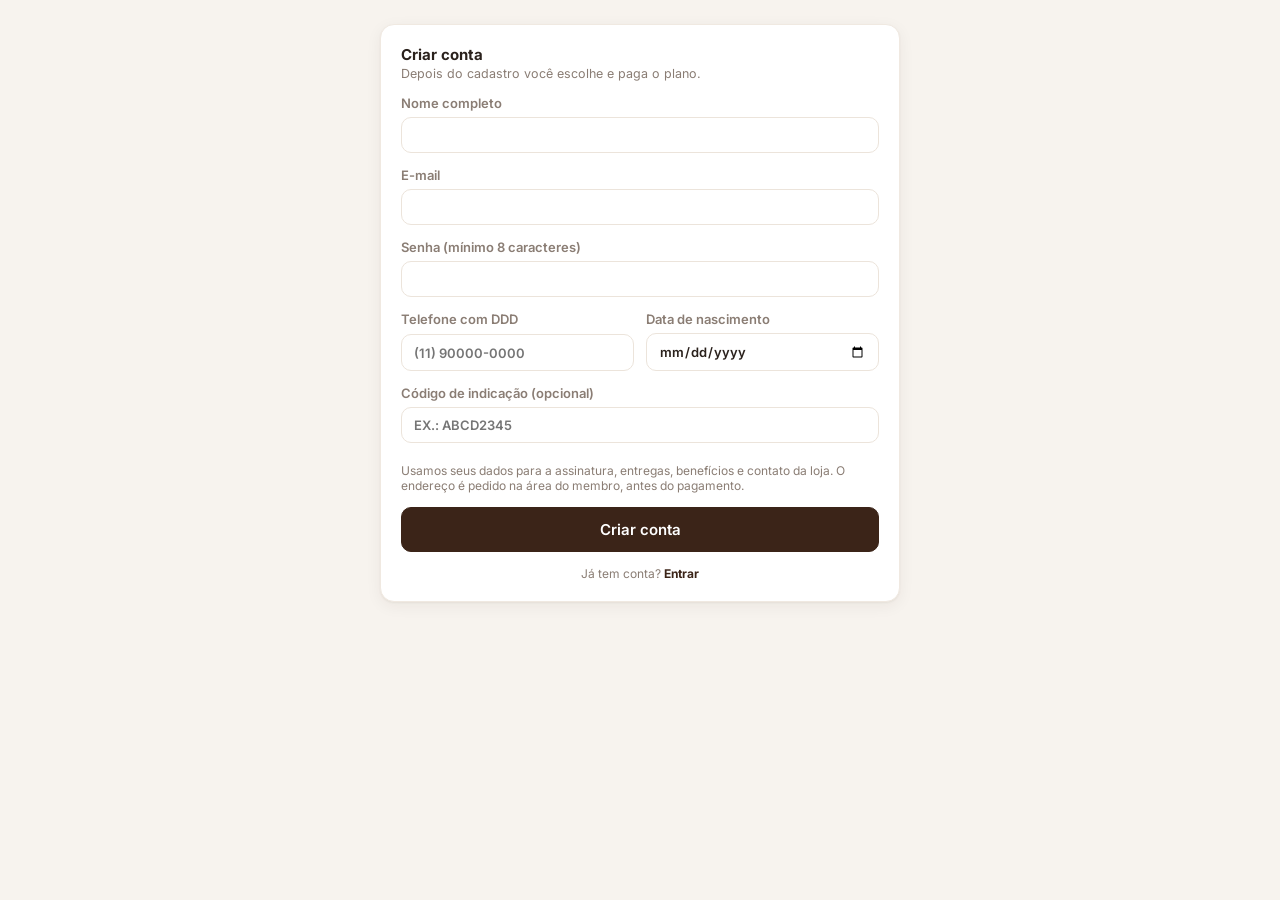
==== cadastro/index.html @ b0d42f05 "Clube HA Gourmet: assinaturas Stripe (R$ 49,90 e R$ 97,00), Supabase com RLS, carteira de creditos, " ====
<!DOCTYPE html>
<html lang="pt-BR">
<head>
  <meta charset="UTF-8" />
  <meta name="viewport" content="width=device-width, initial-scale=1.0, viewport-fit=cover" />
  <title>HA Gourmet · Cadastro</title>
  <meta name="theme-color" content="#3b2418" />
  <meta name="robots" content="noindex" />
  <link rel="icon" href="../icons/icon-192.png" />
  <link rel="preconnect" href="https://fonts.googleapis.com" />
  <link href="https://fonts.googleapis.com/css2?family=Inter:wght@400;500;600;700;800&display=swap" rel="stylesheet" />
  <link rel="stylesheet" href="../styles.css" />
  <link rel="stylesheet" href="../clube/clube.css" />
</head>
<body class="clube">
  <div id="topo"></div>
  <main class="cl-wrap estreito">
    <div class="card">
      <div class="card-head"><div><h3>Criar conta</h3><div class="sub" id="planoEscolhido">Depois do cadastro você escolhe e paga o plano.</div></div></div>
      <form class="form" id="form" novalidate>
        <label>Nome completo<input name="nome" autocomplete="name" required maxlength="120" /></label>
        <label>E-mail<input name="email" type="email" autocomplete="email" required /></label>
        <label>Senha (mínimo 8 caracteres)<input name="senha" type="password" autocomplete="new-password" minlength="8" required /></label>
        <div class="linha">
          <label>Telefone com DDD<input name="telefone" type="tel" autocomplete="tel" placeholder="(11) 90000-0000" required /></label>
          <label>Data de nascimento<input name="nascimento" type="date" required /></label>
        </div>
        <label>Código de indicação (opcional)
          <input name="ref" maxlength="8" autocomplete="off" style="text-transform:uppercase" placeholder="Ex.: ABCD2345" />
          <span class="hint" id="refInfo"></span>
        </label>
        <p class="hint" style="margin:0">Usamos seus dados para a assinatura, entregas, benefícios e contato da loja. O endereço é pedido na área do membro, antes do pagamento.</p>
        <div class="aviso erro" id="erro" hidden></div>
        <button class="btn btn-primary" type="submit" style="justify-content:center;padding:12px">Criar conta</button>
        <p class="hint" style="text-align:center;margin:0">Já tem conta? <a class="link" href="../membros/">Entrar</a></p>
      </form>
      <div id="concluido" hidden></div>
    </div>
  </main>

  <script>window.HAG_BASE = "../";</script>
  <script src="../config.js"></script>
  <script type="module">
    import { esc, guardarRefDaUrl, mensagem, PLANOS, rpc, sb, sessaoAtual, topo, urlSite } from "../clube/clube.js";

    document.getElementById("topo").innerHTML = topo("cadastro");
    const params = new URLSearchParams(location.search);
    const plano = PLANOS[params.get("plano")] ? params.get("plano") : null;
    if (plano) document.getElementById("planoEscolhido").textContent = `Plano escolhido: ${PLANOS[plano].nome}. O pagamento vem depois do cadastro.`;
    const destino = urlSite(`membros/${plano ? `?plano=${plano}` : ""}`);

    if (await sessaoAtual()) {
      document.getElementById("form").hidden = true;
      document.getElementById("concluido").hidden = false;
      document.getElementById("concluido").innerHTML = `<div class="aviso">Você já está conectado. A indicação só pode ser informada na criação da conta.</div>
        <p><a class="btn btn-primary" href="${esc(destino)}">Ir para a área do membro</a></p>`;
    }

    const form = document.getElementById("form");
    const refInfo = document.getElementById("refInfo");
    const refDoLink = guardarRefDaUrl();
    if (refDoLink) {
      form.ref.value = refDoLink;
      refInfo.textContent = "Código do link de indicação. Você pode corrigir antes de concluir.";
    }
    let refValidado = null;

    async function validarRef() {
      const codigo = form.ref.value.trim().toUpperCase();
      refValidado = null;
      if (!codigo) { refInfo.textContent = ""; return true; }
      try {
        const r = await rpc("clube_validar_codigo", { p_codigo: codigo });
        if (r.valido) {
          refValidado = r.codigo;
          refInfo.innerHTML = '<span class="pos">Código válido.</span>';
          return true;
        }
        refInfo.innerHTML = `<span class="erro-campo">Código não encontrado.</span> <a class="link" href="#" id="semRef">Continuar sem indicação</a>`;
        document.getElementById("semRef").onclick = (e) => { e.preventDefault(); form.ref.value = ""; refInfo.textContent = ""; };
        return false;
      } catch (e) {
        refInfo.innerHTML = `<span class="erro-campo">${esc(mensagem(e))}</span>`;
        return false;
      }
    }
    form.ref.addEventListener("change", validarRef);

    form.addEventListener("submit", async (e) => {
      e.preventDefault();
      const erro = document.getElementById("erro");
      erro.hidden = true;
      const v = Object.fromEntries(new FormData(form));
      const telefone = v.telefone.replace(/\D/g, "");
      const falhas = [];
      if (v.nome.trim().length < 2) falhas.push("nome");
      if (!/^\S+@\S+\.\S+$/.test(v.email)) falhas.push("e-mail");
      if (v.senha.length < 8) falhas.push("senha (mínimo 8 caracteres)");
      if (!/^[0-9]{10,13}$/.test(telefone)) falhas.push("telefone");
      if (!v.nascimento || v.nascimento > new Date().toISOString().slice(0, 10)) falhas.push("data de nascimento");
      if (falhas.length) { erro.textContent = `Confira: ${falhas.join(", ")}.`; erro.hidden = false; return; }
      if (!(await validarRef())) { erro.textContent = "Corrija o código de indicação ou continue sem indicação."; erro.hidden = false; return; }

      const botao = form.querySelector("button");
      botao.disabled = true;
      const { data, error } = await sb.auth.signUp({
        email: v.email.trim(),
        password: v.senha,
        options: {
          emailRedirectTo: destino,
          data: {
            nome: v.nome.trim(),
            telefone,
            nascimento: v.nascimento,
            ref: refValidado ?? "",
            ref_origem: refValidado && refValidado === refDoLink ? "link" : "manual",
          },
        },
      });
      botao.disabled = false;
      if (error) {
        erro.textContent = /rate|limit/i.test(error.message) ? mensagem("limite_excedido") : "Não foi possível criar a conta. Confira os dados ou tente entrar.";
        erro.hidden = false;
        return;
      }
      sessionStorage.removeItem("hag_ref");
      if (data.session) { location.href = destino; return; }
      form.hidden = true;
      const ok = document.getElementById("concluido");
      ok.hidden = false;
      ok.innerHTML = `<div class="aviso ok"><b>Quase lá!</b> Enviamos um link de confirmação para ${esc(v.email)}. Depois de confirmar, entre na área do membro para completar o endereço e assinar.</div>`;
    });
  </script>
</body>
</html>
---- styles.css ----
:root {
  --choc: #3b2418;
  --choc-2: #5a3826;
  --gold: #c8963e;
  --gold-soft: #f6ead3;
  --bg: #f7f3ee;
  --card: #ffffff;
  --text: #2a211c;
  --muted: #8a7d74;
  --line: #ece4db;
  --green: #2f9e6b;
  --green-soft: #e3f4ec;
  --yellow: #c98a12;
  --yellow-soft: #fbf0d9;
  --red: #d24b4b;
  --red-soft: #fbe5e5;
  --blue: #3c78c8;
  --radius: 14px;
  --shadow: 0 1px 2px rgba(59, 36, 24, .05), 0 4px 16px rgba(59, 36, 24, .06);
}

* { box-sizing: border-box; }
html, body { margin: 0; height: 100%; }
body {
  font-family: "Inter", system-ui, -apple-system, "Segoe UI", sans-serif;
  background: var(--bg);
  color: var(--text);
  font-size: 14px;
  -webkit-font-smoothing: antialiased;
}

.app { display: flex; min-height: 100vh; }

/* Sidebar */
.sidebar {
  width: 240px;
  background: var(--choc);
  color: #f3e9df;
  display: flex;
  flex-direction: column;
  position: fixed;
  inset: 0 auto 0 0;
  z-index: 30;
  transition: transform .2s ease;
}
.brand { display: flex; align-items: center; gap: 12px; padding: 22px 20px 18px; }
.brand-logo {
  width: 40px; height: 40px; border-radius: 12px;
  background: linear-gradient(135deg, var(--gold), #e7c27a);
  color: var(--choc); font-weight: 800; display: grid; place-items: center; font-size: 15px;
}
.brand-name { font-weight: 700; font-size: 16px; }
.brand-sub { font-size: 11.5px; color: #c9b5a5; }

.nav { padding: 8px 10px; flex: 1; overflow-y: auto; }
.nav-section { font-size: 10.5px; letter-spacing: .08em; text-transform: uppercase; color: #a8907e; padding: 14px 12px 6px; }
.nav a {
  display: flex; align-items: center; gap: 11px;
  padding: 10px 12px; border-radius: 10px;
  color: #eadbcd; text-decoration: none; font-weight: 500; cursor: pointer;
  margin-bottom: 2px;
}
.nav a svg { width: 18px; height: 18px; flex-shrink: 0; opacity: .85; }
.nav a:hover { background: rgba(255, 255, 255, .06); }
.nav a.active { background: var(--gold); color: var(--choc); font-weight: 600; }
.nav a.active svg { opacity: 1; }

.sidebar-foot { padding: 14px 16px 18px; border-top: 1px solid rgba(255, 255, 255, .08); display: grid; gap: 6px; }
.sidebar-foot button {
  background: rgba(255, 255, 255, .06); color: #eadbcd; border: 0; border-radius: 8px;
  padding: 8px 10px; text-align: left; cursor: pointer; font: inherit; font-size: 12.5px;
}
.sidebar-foot button:hover { background: rgba(255, 255, 255, .12); }

/* Main */
.main { flex: 1; margin-left: 240px; min-width: 0; }
.topbar {
  position: sticky; top: 0; z-index: 20;
  background: rgba(247, 243, 238, .9); backdrop-filter: blur(8px);
  display: flex; align-items: center; justify-content: space-between; gap: 16px;
  padding: 18px 32px; border-bottom: 1px solid var(--line);
}
.topbar h1 { font-size: 21px; margin: 0; font-weight: 700; }
.topbar p { margin: 2px 0 0; color: var(--muted); font-size: 13px; }
.topbar-actions { display: flex; gap: 10px; align-items: center; flex-wrap: wrap; }
.menu-btn { display: none; background: none; border: 0; cursor: pointer; padding: 6px; }

.content { padding: 24px 32px 48px; max-width: 1400px; }

/* Buttons & inputs */
.btn {
  display: inline-flex; align-items: center; gap: 8px;
  border: 1px solid var(--line); background: #fff; color: var(--text);
  padding: 9px 14px; border-radius: 10px; font: inherit; font-weight: 600; cursor: pointer;
}
.btn:hover { border-color: #d8ccc0; }
.btn svg { width: 16px; height: 16px; }
.btn-primary { background: var(--choc); border-color: var(--choc); color: #fff; }
.btn-primary:hover { background: var(--choc-2); border-color: var(--choc-2); }
.btn-ghost { background: transparent; border-color: transparent; color: var(--muted); padding: 6px 8px; }
.btn-ghost:hover { background: #f1ebe4; color: var(--text); }
.btn-danger { color: var(--red); }
.btn-sm { padding: 6px 10px; font-size: 12.5px; }

input, select {
  font: inherit; color: var(--text);
  border: 1px solid var(--line); background: #fff; border-radius: 10px; padding: 9px 12px;
  outline: none; width: 100%;
}
input:focus, select:focus { border-color: var(--gold); box-shadow: 0 0 0 3px rgba(200, 150, 62, .15); }
select.inline, input.inline { width: auto; }

.search { position: relative; }
.search input { padding-left: 36px; min-width: 240px; }
.search svg { position: absolute; left: 11px; top: 50%; transform: translateY(-50%); width: 16px; color: var(--muted); }

/* Cards */
.card {
  background: var(--card); border-radius: var(--radius); box-shadow: var(--shadow);
  border: 1px solid #f0e9e1; padding: 20px;
}
.card-head { display: flex; align-items: center; justify-content: space-between; gap: 12px; margin-bottom: 14px; }
.card-head h3 { margin: 0; font-size: 15px; font-weight: 700; }
.card-head .sub { color: var(--muted); font-size: 12.5px; margin-top: 2px; }

.grid { display: grid; gap: 18px; }
/* Sem isto, uma tabela larga estica o cartão inteiro em vez de rolar dentro dele */
.grid > * { min-width: 0; }
.g-4 { grid-template-columns: repeat(4, minmax(0, 1fr)); }
.g-3 { grid-template-columns: repeat(3, minmax(0, 1fr)); }
.g-2 { grid-template-columns: repeat(2, minmax(0, 1fr)); }
.g-21 { grid-template-columns: minmax(0, 2fr) minmax(0, 1fr); }
.mt { margin-top: 18px; }

/* KPI */
.kpi { display: flex; flex-direction: column; gap: 6px; position: relative; overflow: hidden; }
.kpi-label { color: var(--muted); font-size: 12.5px; font-weight: 500; display: flex; align-items: center; gap: 8px; }
.kpi-value { font-size: 25px; font-weight: 750; letter-spacing: -.02em; }
.kpi-foot { font-size: 12px; color: var(--muted); }
.kpi-icon {
  width: 30px; height: 30px; border-radius: 9px; display: grid; place-items: center;
  background: var(--gold-soft); color: var(--choc);
}
.kpi-icon svg { width: 16px; height: 16px; }

/* Badges */
.badge { display: inline-flex; align-items: center; gap: 5px; padding: 3px 9px; border-radius: 999px; font-size: 12px; font-weight: 600; white-space: nowrap; }
.b-green { background: var(--green-soft); color: var(--green); }
.b-yellow { background: var(--yellow-soft); color: var(--yellow); }
.b-red { background: var(--red-soft); color: var(--red); }
.b-gray { background: #f1ece6; color: var(--muted); }
.b-gold { background: var(--gold-soft); color: #8a6220; }

.pos { color: var(--green); }
.neg { color: var(--red); }

/* Tables */
.table-wrap { overflow-x: auto; margin: 0 -20px -20px; }
table { width: 100%; border-collapse: collapse; }
th, td { padding: 11px 14px; text-align: left; border-bottom: 1px solid var(--line); white-space: nowrap; }
th { font-size: 11.5px; text-transform: uppercase; letter-spacing: .05em; color: var(--muted); font-weight: 600; background: #fbf8f4; }
th:first-child, td:first-child { padding-left: 20px; }
th:last-child, td:last-child { padding-right: 20px; }
td.num, th.num { text-align: right; font-variant-numeric: tabular-nums; }
tbody tr:hover { background: #fcfaf7; }
tfoot td { font-weight: 700; background: #fbf8f4; border-bottom: 0; }
.row-actions { display: flex; gap: 2px; justify-content: flex-end; opacity: .55; }
tr:hover .row-actions { opacity: 1; }

/* Tabs */
.tabs { display: inline-flex; background: #efe8e0; padding: 4px; border-radius: 12px; gap: 2px; flex-wrap: wrap; }
.tabs button {
  border: 0; background: transparent; padding: 8px 14px; border-radius: 9px;
  font: inherit; font-weight: 600; color: var(--muted); cursor: pointer;
}
.tabs button.active { background: #fff; color: var(--text); box-shadow: 0 1px 3px rgba(0, 0, 0, .08); }

.toolbar { display: flex; justify-content: space-between; align-items: center; gap: 12px; margin-bottom: 18px; flex-wrap: wrap; }

/* Alerts */
.alert-list { display: grid; gap: 10px; }
.alert { display: flex; gap: 12px; padding: 12px 14px; border-radius: 12px; align-items: flex-start; }
.alert svg { width: 18px; height: 18px; flex-shrink: 0; margin-top: 1px; }
.alert b { display: block; margin-bottom: 2px; }
.alert span { color: var(--muted); font-size: 12.5px; }
.alert.red { background: var(--red-soft); color: var(--red); }
.alert.yellow { background: var(--yellow-soft); color: var(--yellow); }
.alert.green { background: var(--green-soft); color: var(--green); }
.alert b { color: var(--text); }

/* Product cards */
.prod {
  border: 1px solid var(--line); border-radius: 12px; padding: 16px; background: #fff;
  display: flex; flex-direction: column; gap: 12px;
}
.prod-top { display: flex; justify-content: space-between; align-items: flex-start; gap: 8px; }
.prod h4 { margin: 0; font-size: 14.5px; }
.prod-stats { display: grid; grid-template-columns: repeat(3, 1fr); gap: 8px; }
.stat { background: #faf7f3; border-radius: 9px; padding: 8px 10px; }
.stat small { display: block; color: var(--muted); font-size: 11px; margin-bottom: 2px; }
.stat strong { font-size: 14px; font-variant-numeric: tabular-nums; }
.price-row { display: flex; align-items: center; gap: 8px; }
.price-row label { font-size: 12px; color: var(--muted); white-space: nowrap; }
.price-row input { padding: 7px 10px; font-weight: 700; }
.meter { height: 7px; background: #f0e9e1; border-radius: 99px; overflow: hidden; position: relative; }
.meter > i { display: block; height: 100%; border-radius: 99px; }
.meter .band { position: absolute; top: 0; bottom: 0; background: rgba(47, 158, 107, .18); }
.hint { font-size: 12px; color: var(--muted); }

/* Recipe */
.recipe-ings { list-style: none; padding: 0; margin: 0; }
.recipe-ings li { display: flex; justify-content: space-between; padding: 7px 0; border-bottom: 1px dashed var(--line); font-size: 13px; }
.recipe-ings li span:nth-child(2) { color: var(--muted); margin-left: auto; margin-right: 14px; }
.recipe-total { display: flex; justify-content: space-between; padding-top: 10px; font-weight: 700; }

.chip-row { display: flex; gap: 6px; flex-wrap: wrap; }

/* Modal */
.modal-bg {
  position: fixed; inset: 0; background: rgba(30, 18, 12, .45); z-index: 100;
  display: grid; place-items: center; padding: 20px; animation: fade .15s ease;
}
.modal {
  background: #fff; border-radius: 18px; width: 100%; max-width: 560px; max-height: 90vh; overflow-y: auto;
  box-shadow: 0 20px 60px rgba(0, 0, 0, .25);
}
.modal-head { padding: 20px 24px 6px; display: flex; justify-content: space-between; align-items: center; }
.modal-head h3 { margin: 0; font-size: 17px; }
.modal-body { padding: 14px 24px; display: grid; grid-template-columns: 1fr 1fr; gap: 14px; }
.modal-body .full { grid-column: 1 / -1; }
.modal-body label { display: grid; gap: 6px; font-size: 12.5px; color: var(--muted); font-weight: 600; }
.modal-foot { padding: 14px 24px 22px; display: flex; justify-content: flex-end; gap: 10px; }
.modal-preview { grid-column: 1 / -1; background: var(--gold-soft); border-radius: 12px; padding: 12px 14px; display: flex; justify-content: space-between; font-weight: 600; }

.toast {
  position: fixed; bottom: 24px; left: 50%; transform: translateX(-50%);
  background: var(--choc); color: #fff; padding: 11px 18px; border-radius: 12px; z-index: 200;
  box-shadow: 0 10px 30px rgba(0, 0, 0, .2); font-weight: 600; animation: fade .2s ease;
}
@keyframes fade { from { opacity: 0; } to { opacity: 1; } }

.empty { text-align: center; color: var(--muted); padding: 40px 20px; }
.chart-box { position: relative; height: 280px; }
.chart-box.sm { height: 230px; }

.sim-row { display: grid; grid-template-columns: 1fr 90px 110px 110px; gap: 10px; align-items: center; padding: 9px 0; border-bottom: 1px solid var(--line); }
.sim-row.head { font-size: 11.5px; text-transform: uppercase; letter-spacing: .05em; color: var(--muted); font-weight: 600; }
.sim-row input { padding: 7px 10px; text-align: center; }
.sim-row .num { text-align: right; font-variant-numeric: tabular-nums; }

.big-result { text-align: center; padding: 22px; border-radius: 14px; background: linear-gradient(135deg, var(--choc), var(--choc-2)); color: #fff; }
.big-result small { color: #e3cdb9; }
.big-result div { font-size: 32px; font-weight: 800; margin: 6px 0; }

.dre td.label-l1 { font-weight: 700; }
.dre tr.total td { background: #fbf6ee; font-weight: 700; }
.dre tr.result td { background: var(--choc); color: #fff; font-weight: 700; }

.overlay { display: none; }
.show-m, .show-m-cell { display: none; }
@media (max-width: 760px) {
  .hide-m { display: none !important; }
  .show-m { display: block; margin-top: 2px; }
  .show-m-cell { display: table-cell; }
  .card-head { flex-wrap: wrap; }
  .btn { white-space: nowrap; }
  .table-wrap .tbl-input { width: 54px; padding: 5px 6px; }
  th:last-child, td:last-child { padding-right: 8px; }
  td .btn-sm { padding: 5px 8px; }
}

/* Sincronização, equipe e pagamentos */
.sync-pill { display: inline-flex; align-items: center; padding: 5px 10px; border-radius: 999px; font-size: 12px; font-weight: 600; white-space: nowrap; cursor: pointer; }
textarea.code { width: 100%; font: 12px/1.5 Consolas, monospace; border: 1px solid var(--line); border-radius: 10px; padding: 10px; background: #fbf8f4; resize: vertical; margin: 6px 0; }
ol.passos { margin: 0 0 14px; padding-left: 20px; line-height: 1.7; }
img.qr { width: 160px; height: 160px; border-radius: 12px; border: 1px solid var(--line); background: #fff; }
.hist-card { border-left: 4px solid var(--gold); }
.hist-card h3 { display: flex; align-items: center; gap: 6px; }
.hist-card h3 svg { width: 16px; height: 16px; color: var(--gold); }
.hist-grid { display: grid; grid-template-columns: repeat(5, minmax(0, 1fr)); gap: 10px; }
.hist-grid .hist-on { background: var(--gold-soft); box-shadow: inset 0 0 0 2px var(--gold); }
@media (max-width: 760px) { .hist-grid { grid-template-columns: 1fr 1fr; } }
.cat-grid { display: grid; grid-template-columns: repeat(auto-fill, minmax(180px, 1fr)); gap: 10px; }
.pg-check { width: 20px; height: 20px; accent-color: var(--green); cursor: pointer; }
tr.row-pago td { color: var(--muted); }
tr.row-pago td b { text-decoration: line-through; font-weight: 600; }

/* Modo vendedor (app dos colaboradores) */
body.vend-mode .sidebar, body.vend-mode .menu-btn, body.vend-mode .overlay { display: none !important; }
body.vend-mode .main { margin-left: 0; }
body.vend-mode .content { max-width: 900px; margin: 0 auto; }
body.vend-mode .topbar { padding-top: max(14px, env(safe-area-inset-top)); }
@media (max-width: 760px) {
  body.vend-mode .topbar { flex-direction: column; align-items: stretch; gap: 10px; }
}

/* Área do vendedor */
.pag-row { display: flex; gap: 10px; flex-wrap: wrap; }
.pag-btn {
  flex: 1; min-width: 110px; padding: 14px 16px; border-radius: 12px; border: 2px solid var(--line);
  background: #fff; font: inherit; font-size: 15px; font-weight: 700; color: var(--muted); cursor: pointer;
}
.pag-btn.active { border-color: var(--choc); background: var(--choc); color: #fff; }
.combo-grid { display: grid; grid-template-columns: repeat(auto-fill, minmax(190px, 1fr)); gap: 14px; }
.combo-btn {
  display: flex; flex-direction: column; align-items: flex-start; gap: 4px; text-align: left;
  padding: 20px; border-radius: 16px; border: 0; cursor: pointer; font: inherit; color: var(--choc);
  background: linear-gradient(135deg, #f6e3bd, #e9c47d); box-shadow: 0 2px 0 #c8963e, var(--shadow);
  transition: transform .08s ease;
}
.combo-btn:hover { filter: brightness(1.03); }
.combo-btn:active { transform: translateY(2px); box-shadow: 0 0 0 #c8963e; }
.vend-sec { font-size: 11.5px; font-weight: 700; text-transform: uppercase; letter-spacing: .08em; color: var(--muted); margin: 14px 0 8px; }
.combo-btn { position: relative; }
.combo-btn.normal { background: #fff; border: 2px solid var(--choc); box-shadow: 0 2px 0 var(--choc); }
.combo-btn.normal:active { box-shadow: 0 0 0 var(--choc); }
.promo-tag { position: absolute; top: 12px; right: 12px; background: var(--red); color: #fff; font-size: 10.5px; font-weight: 800; padding: 3px 8px; border-radius: 99px; letter-spacing: .05em; }
.combo-nome { font-size: 18px; font-weight: 800; }
.combo-preco { font-size: 26px; font-weight: 800; letter-spacing: -.02em; }
.combo-desc { font-size: 12.5px; opacity: .75; }
details.comp-config summary { cursor: pointer; list-style: none; }
details.comp-config summary::before { content: "▸ "; }
details.comp-config[open] summary::before { content: "▾ "; }
.btn[disabled] { opacity: .45; cursor: not-allowed; }

/* Fichas técnicas editáveis */
.tbl-input { width: 82px; padding: 6px 8px; text-align: right; font-variant-numeric: tabular-nums; }
table.compact th, table.compact td { padding: 8px 8px; }
table.compact .tbl-input { width: 64px; }
tr.row-sel td { background: var(--gold-soft); }
tr.row-off td { color: var(--muted); }
a.link { color: var(--choc); font-weight: 700; cursor: pointer; text-decoration: none; }
a.link:hover { text-decoration: underline; }

/* Composição do custo do produto */
details.comp { border-top: 1px dashed var(--line); padding-top: 8px; }
details.comp summary { cursor: pointer; font-size: 12.5px; font-weight: 600; color: var(--choc-2); list-style: none; }
details.comp summary::before { content: "▸ "; }
details.comp[open] summary::before { content: "▾ "; }
details.comp .recipe-ings li { font-size: 12.5px; }

/* Área atual no menu */
.area-switch {
  margin: 4px 4px 6px; padding: 12px 14px; border-radius: 12px;
  background: rgba(255, 255, 255, .06); border-left: 3px solid var(--area);
}
.area-switch small { display: block; font-size: 10.5px; text-transform: uppercase; letter-spacing: .08em; color: #a8907e; }
.area-switch b { font-size: 15px; color: #fff; }
.area-switch-links { display: flex; gap: 12px; margin-top: 8px; flex-wrap: wrap; }
.nav .area-switch-links a { padding: 0; margin: 0; display: inline; color: var(--gold); font-size: 12px; font-weight: 600; }
.nav .area-switch-links a:hover { background: none; text-decoration: underline; }
.nav a.area-config {
  margin: 10px 0 0; padding: 7px 10px; font-size: 12.5px; border: 1px solid rgba(200, 150, 62, .5);
  color: var(--gold); justify-content: center;
}
.nav a.area-config svg { width: 15px; height: 15px; }
.nav a.area-config:hover, .nav a.area-config.active { background: var(--gold); color: var(--choc); }

/* Tela inicial */
body.home-mode .sidebar, body.home-mode .topbar { display: none; }
body.home-mode .main { margin-left: 0; }
body.home-mode .content { max-width: none; padding: 0; }
.home {
  min-height: 100vh; display: flex; flex-direction: column; align-items: center; justify-content: center;
  padding: 48px 24px; background: radial-gradient(circle at top, #fff 0%, var(--bg) 60%);
}
.home-head { text-align: center; margin-bottom: 36px; }
.brand-logo.big { width: 64px; height: 64px; font-size: 22px; border-radius: 18px; margin: 0 auto 14px; }
.home-head h1 { margin: 0; font-size: 30px; letter-spacing: -.02em; }
.home-head p { margin: 6px 0 0; color: var(--muted); font-size: 15px; }
.area-grid { display: grid; grid-template-columns: repeat(3, minmax(0, 380px)); gap: 20px; width: 100%; justify-content: center; }
@media (max-width: 1200px) { .area-grid { grid-template-columns: repeat(2, minmax(0, 420px)); } }
.area-card {
  display: flex; flex-direction: column; gap: 10px; text-decoration: none; color: var(--text);
  background: #fff; border-radius: 20px; padding: 26px; border: 1px solid #f0e9e1;
  box-shadow: var(--shadow); border-top: 5px solid var(--area);
  transition: transform .15s ease, box-shadow .15s ease;
}
.area-card:hover { transform: translateY(-3px); box-shadow: 0 12px 32px rgba(59, 36, 24, .12); }
.area-top { display: flex; justify-content: space-between; align-items: center; }
.area-icon { width: 46px; height: 46px; border-radius: 14px; display: grid; place-items: center; background: color-mix(in srgb, var(--area) 15%, white); color: var(--area); }
.area-icon svg { width: 24px; height: 24px; }
.area-go { font-weight: 700; color: var(--area); font-size: 13.5px; }
.area-card h2 { margin: 6px 0 0; font-size: 24px; }
.area-card p { margin: 0; color: var(--muted); line-height: 1.5; }
.area-stats { display: grid; grid-template-columns: repeat(3, 1fr); gap: 8px; margin-top: 8px; }
.area-stats div { background: #faf7f3; border-radius: 10px; padding: 10px; }
.area-stats small { display: block; color: var(--muted); font-size: 11px; margin-bottom: 3px; }
.area-stats strong { font-size: 15px; font-variant-numeric: tabular-nums; }
.area-foot { font-size: 12.5px; color: var(--muted); border-top: 1px dashed var(--line); padding-top: 10px; margin-top: 4px; }
.home-total { margin-top: 28px; color: var(--muted); font-size: 14px; }
.home-total b { color: var(--text); }
.home-total b.pos { color: var(--green); }
@media (max-width: 760px) {
  .area-grid { grid-template-columns: 1fr; }
  .area-card { padding: 20px; }
  .area-stats strong { font-size: 13px; white-space: nowrap; }
  .area-stats div { padding: 8px; }
}

@media (max-width: 1100px) {
  .g-4 { grid-template-columns: repeat(2, minmax(0, 1fr)); }
  .g-3 { grid-template-columns: repeat(2, minmax(0, 1fr)); }
  .g-21 { grid-template-columns: 1fr; }
}
@media (max-width: 760px) {
  .sidebar { transform: translateX(-100%); }
  .sidebar.open { transform: translateX(0); }
  .overlay.show { display: block; position: fixed; inset: 0; background: rgba(0, 0, 0, .35); z-index: 25; }
  .main { margin-left: 0; }
  .menu-btn { display: block; }
  .topbar { padding: 14px 16px; }
  .content { padding: 16px; }
  .g-4, .g-3, .g-2 { grid-template-columns: 1fr; }
  .modal-body { grid-template-columns: 1fr; }
  .search input { min-width: 0; }
  .topbar { flex-direction: column; align-items: stretch; gap: 10px; position: static; }
  .topbar h1 { font-size: 18px; }
  .topbar p { font-size: 12px; }
  .topbar > div:last-child { justify-content: flex-start !important; }
  .g-4 { grid-template-columns: 1fr 1fr; gap: 10px; }
  .grid { gap: 12px; }
  .kpi { gap: 4px; }
  .kpi-value { font-size: 18px; }
  .kpi-foot { font-size: 11px; }
  .kpi-label { font-size: 11.5px; }
  .kpi-icon { width: 24px; height: 24px; }
  .card { padding: 14px; }
  .table-wrap { margin: 0 -14px -14px; }
  th:first-child, td:first-child { padding-left: 14px; }
  th, td { padding: 9px 10px; }
  .chart-box { height: 220px; }
  .toolbar { gap: 8px; margin-bottom: 12px; }
  .tabs button { padding: 7px 10px; font-size: 13px; }
  .pag-btn { min-width: 0; padding: 12px 6px; font-size: 14px; }
  .pag-row { flex-wrap: nowrap; gap: 8px; }
  .combo-grid { grid-template-columns: 1fr 1fr; gap: 10px; }
  .combo-btn { padding: 14px; }
  .combo-nome { font-size: 15px; }
  .combo-preco { font-size: 21px; }
  .combo-desc { font-size: 11.5px; }
  .promo-tag { top: 8px; right: 8px; font-size: 9.5px; padding: 2px 6px; }
  .sim-row { grid-template-columns: minmax(0, 1fr) 58px 78px 78px; gap: 6px; font-size: 13px; }
  .sim-row input { padding: 6px 4px; }
}

/* Estoque: pedido comum e itens a comprar */
tr.row-comprar td { background: var(--red-soft); }
tr.row-comprar td:first-child b { color: var(--red); }
.pedido-card { padding: 14px; }
.pedido-card .alert { margin-bottom: 12px; }
.pedido-cfg { display: flex; flex-wrap: wrap; gap: 10px 18px; align-items: center; }
.pedido-cfg > span:first-child { font-weight: 700; }
.pedido-cfg label { display: flex; align-items: center; gap: 6px; white-space: nowrap; }
.pedido-card .alert strong { color: var(--text); }
.pedido-cfg .tbl-input { width: 70px; }
.pedido-cfg .hint { flex-basis: 100%; }

/* Ajustes de textos encavalados */
.card-head > .btn, .card-head > a.btn, .card-head > label { flex-shrink: 0; white-space: nowrap; }
.card-head > div:first-child { min-width: 0; }
.sim-row > .btn { white-space: nowrap; }
.topbar-actions label { white-space: nowrap; }
.area-stats div { min-width: 0; }
.area-stats strong { white-space: nowrap; font-size: clamp(12.5px, 1vw, 15px); }
.kpi-foot { min-width: 0; }
.kpi-foot .badge { white-space: normal; line-height: 1.35; }
@media (max-width: 760px) {
  .sim-row.head { font-size: 9.5px; letter-spacing: 0; }
  .sim-row.head span { overflow-wrap: anywhere; }
}
.sim-row.quebra-m { grid-template-columns: minmax(0, 1fr) auto !important; }
.sim-row.quebra-m select { width: 100%; min-width: 0; }
.sim-row.quebra-m > span:first-child { grid-column: 1 / -1; }
.prod-stats .stat strong { white-space: nowrap; }

/* Pedidos de produção: painel para print */
.pedido-print { background: #fff; }
.pp-head { display: flex; align-items: center; gap: 14px; padding-bottom: 14px; margin-bottom: 14px; border-bottom: 2px solid var(--line); }
.pp-head h2 { margin: 0; font-size: 18px; }
.pp-head p { margin: 2px 0 0; color: var(--muted); font-size: 13px; }
.pp-total { margin-left: auto; text-align: right; background: #3b2418; color: #fff; border-radius: 12px; padding: 10px 14px; }
.pp-total small { display: block; font-size: 11px; opacity: .8; }
.pp-total strong { display: block; font-size: 22px; white-space: nowrap; }
.pp-sub { font-size: 14px; margin: 18px 0 8px; }
.pp-tab td, .pp-tab th { padding: 8px 10px; }
.pp-obs { margin-top: 14px; padding: 10px 12px; background: #faf7f3; border-radius: 10px; font-size: 13px; }
.pp-solo { max-width: 860px; margin: 0 auto; background: #fff; border-radius: 16px; padding: 22px; box-shadow: 0 2px 12px rgba(0,0,0,.06); }
body.ped-print .sidebar, body.ped-print .overlay { display: none !important; }
body.ped-print .main { margin-left: 0 !important; }
@media (max-width: 760px) { .pp-head { flex-wrap: wrap; } .pp-total { margin-left: 0; width: 100%; text-align: left; } }
@media (max-width: 760px) {
  .pp-solo { padding: 14px; }
  .pp-tab th, .pp-tab td { padding: 6px 4px; font-size: 11.5px; letter-spacing: 0; }
  .pp-tab th { font-size: 9.5px; }
}
/* Ajustes pela largura do cartão (a barra lateral deixa o conteúdo estreito em telas médias) */
.card, .prod, .stat { container-type: inline-size; }
.sim-row { grid-template-columns: minmax(0, 1fr) minmax(52px, 90px) minmax(64px, 110px) minmax(64px, 110px); }
.sim-row > * { min-width: 0; }
.sim-row > .tbl-input { max-width: 100%; }
.sim-row > span { overflow-wrap: break-word; }
.kpi-value { white-space: nowrap; font-size: clamp(17px, 15cqi, 25px); }
.stat strong { white-space: nowrap; font-size: clamp(11px, 15cqi, 14px); }
.stat small { overflow-wrap: break-word; }
.prod-stats { grid-template-columns: repeat(3, minmax(0, 1fr)); }
.recipe-ings li { flex-wrap: wrap; gap: 2px 10px; }
.recipe-ings li > * { min-width: 0; }
.btn { text-align: center; }
@container (max-width: 420px) {
  .card-head { flex-wrap: wrap; }
  .sim-row { gap: 6px; font-size: 13px; }
  .sim-row input { padding: 6px 6px; }
  .pp-head { flex-wrap: wrap; }
  .pp-total { margin-left: 0; width: 100%; text-align: left; }
}
@container (max-width: 640px) {
  .pp-head { flex-wrap: wrap; }
  .pp-total { margin-left: 0; width: 100%; text-align: left; }
}
@container (max-width: 300px) {
  .prod-stats:not([style]) { grid-template-columns: 1fr; gap: 6px; }
  .prod-stats:not([style]) .stat { display: flex; justify-content: space-between; align-items: baseline; gap: 8px; }
  .prod-stats:not([style]) .stat small { margin: 0; }
}
@container (max-width: 340px) {
  .sim-row:has(> :nth-child(3)) { grid-template-columns: minmax(0, 1fr) auto auto !important; }
  .sim-row:has(> :nth-child(3)) > :first-child { grid-column: 1 / -1; }
}
.hist-grid { grid-template-columns: repeat(auto-fit, minmax(120px, 1fr)); }

button.stat.perda-tipo { text-align: left; cursor: pointer; border: 1px solid var(--line); font: inherit; color: inherit; padding: 14px; display: flex; flex-direction: column; gap: 6px; }
button.stat.perda-tipo b { display: flex; align-items: center; gap: 6px; font-size: 14px; }
button.stat.perda-tipo svg { width: 15px; height: 15px; }
button.stat.perda-tipo:hover { border-color: var(--gold, #c8963e); background: #fff; }
button.stat.ped-media { text-align: left; cursor: pointer; border: 1px solid transparent; font: inherit; }
button.stat.ped-media:hover { border-color: var(--gold, #c8963e); }
---- clube/clube.css ----
/* Clube HA Gourmet: LP, cadastro, área de membros e administração. Complementa ../styles.css (mesma paleta). */
body.clube { font-size: 15px; }
.cl-top {
  background: var(--choc); color: #f3e9df; position: sticky; top: 0; z-index: 30;
  padding: 12px max(20px, env(safe-area-inset-left)); display: flex; align-items: center; justify-content: space-between; gap: 12px;
}
.cl-top a { color: inherit; text-decoration: none; }
body.clube a.btn { text-decoration: none; }
.cl-top .brand-name { white-space: nowrap; }
.cl-top .brand { padding: 0; }
.cl-top nav { display: flex; gap: 8px; align-items: center; flex-wrap: wrap; }
.cl-top nav a { padding: 8px 12px; border-radius: 10px; font-weight: 600; font-size: 14px; }
.cl-top nav a:hover { background: rgba(255, 255, 255, .08); }
.cl-top nav a.cta { background: var(--gold); color: var(--choc); }
.cl-wrap { max-width: 1100px; margin: 0 auto; padding: 24px 20px 64px; }
.cl-wrap.estreito { max-width: 560px; }
.cl-hero { background: radial-gradient(circle at top right, #5a3826 0%, var(--choc) 60%); color: #fff; padding: 72px 20px 88px; text-align: center; }
.cl-hero h1 { font-size: clamp(30px, 5vw, 46px); margin: 0 0 14px; letter-spacing: -.02em; }
.cl-hero p { max-width: 640px; margin: 0 auto 26px; color: #e9d8c6; font-size: 17px; line-height: 1.55; }
.cl-hero .btn { font-size: 16px; padding: 13px 22px; }
.btn-gold { background: var(--gold); border-color: var(--gold); color: var(--choc); }
.btn-gold:hover { filter: brightness(1.05); border-color: var(--gold); }
.cl-sec { padding: 56px 0 8px; }
.cl-sec > h2 { font-size: clamp(22px, 3.2vw, 30px); text-align: center; margin: 0 0 8px; }
.cl-sec > p.sub { text-align: center; color: var(--muted); margin: 0 auto 28px; max-width: 640px; }
.planos { display: grid; grid-template-columns: repeat(2, minmax(0, 1fr)); gap: 20px; margin-top: -48px; }
.plano { background: #fff; border-radius: 20px; box-shadow: var(--shadow); padding: 26px; border-top: 5px solid var(--gold); display: flex; flex-direction: column; gap: 14px; }
.plano.club { border-top-color: var(--choc); }
.plano h3 { margin: 0; font-size: 21px; }
.plano .preco { font-size: 34px; font-weight: 800; letter-spacing: -.02em; }
.plano .preco small { font-size: 14px; font-weight: 600; color: var(--muted); }
.plano ul { list-style: none; padding: 0; margin: 0; display: grid; gap: 9px; }
.plano li { display: flex; gap: 10px; line-height: 1.45; }
.plano li::before { content: "✓"; color: var(--green); font-weight: 800; }
.plano .btn { justify-content: center; margin-top: auto; padding: 12px; font-size: 15px; }
.comparativo td:not(:first-child), .comparativo th:not(:first-child) { text-align: center; white-space: normal; }
.comparativo td { white-space: normal; }
.passos-lp { display: grid; grid-template-columns: repeat(3, minmax(0, 1fr)); gap: 18px; }
.passos-lp .card b { display: block; font-size: 16px; margin-bottom: 6px; }
.faq details { background: #fff; border-radius: 12px; padding: 14px 18px; border: 1px solid var(--line); margin-bottom: 10px; }
.faq summary { cursor: pointer; font-weight: 700; }
.faq p { color: var(--muted); line-height: 1.55; margin: 10px 0 0; }
.cl-rodape { text-align: center; color: var(--muted); font-size: 13px; padding: 32px 20px; border-top: 1px solid var(--line); }
.form { display: grid; gap: 14px; }
.form label { display: grid; gap: 6px; font-size: 13px; color: var(--muted); font-weight: 600; }
.form .linha { display: grid; grid-template-columns: repeat(2, minmax(0, 1fr)); gap: 12px; }
.form .linha3 { display: grid; grid-template-columns: 2fr 1fr 1fr; gap: 12px; }
.form .erro-campo { color: var(--red); font-size: 12.5px; font-weight: 600; }
textarea.campo { font: inherit; border: 1px solid var(--line); border-radius: 10px; padding: 9px 12px; width: 100%; resize: vertical; }
.aviso { padding: 12px 14px; border-radius: 12px; background: var(--gold-soft); color: #6d4c18; line-height: 1.5; }
.aviso.erro { background: var(--red-soft); color: var(--red); }
.aviso.ok { background: var(--green-soft); color: var(--green); }
.saldo { display: grid; grid-template-columns: repeat(auto-fit, minmax(150px, 1fr)); gap: 10px; }
.codigo-ind { font: 800 26px/1 Consolas, monospace; letter-spacing: .12em; background: var(--gold-soft); color: var(--choc); padding: 14px 18px; border-radius: 12px; display: inline-block; }
.carregando { color: var(--muted); padding: 28px; text-align: center; }
.tabs-membro { margin: 4px 0 20px; }
.lista-simples { list-style: none; padding: 0; margin: 0; }
.lista-simples li { padding: 10px 0; border-bottom: 1px dashed var(--line); display: flex; justify-content: space-between; gap: 12px; flex-wrap: wrap; }
@media (max-width: 760px) {
  .planos, .passos-lp, .form .linha, .form .linha3 { grid-template-columns: 1fr; }
  .planos { margin-top: -36px; }
  .cl-top nav a { padding: 6px 8px; font-size: 13px; }
  .cl-hero { padding: 48px 18px 70px; }
}
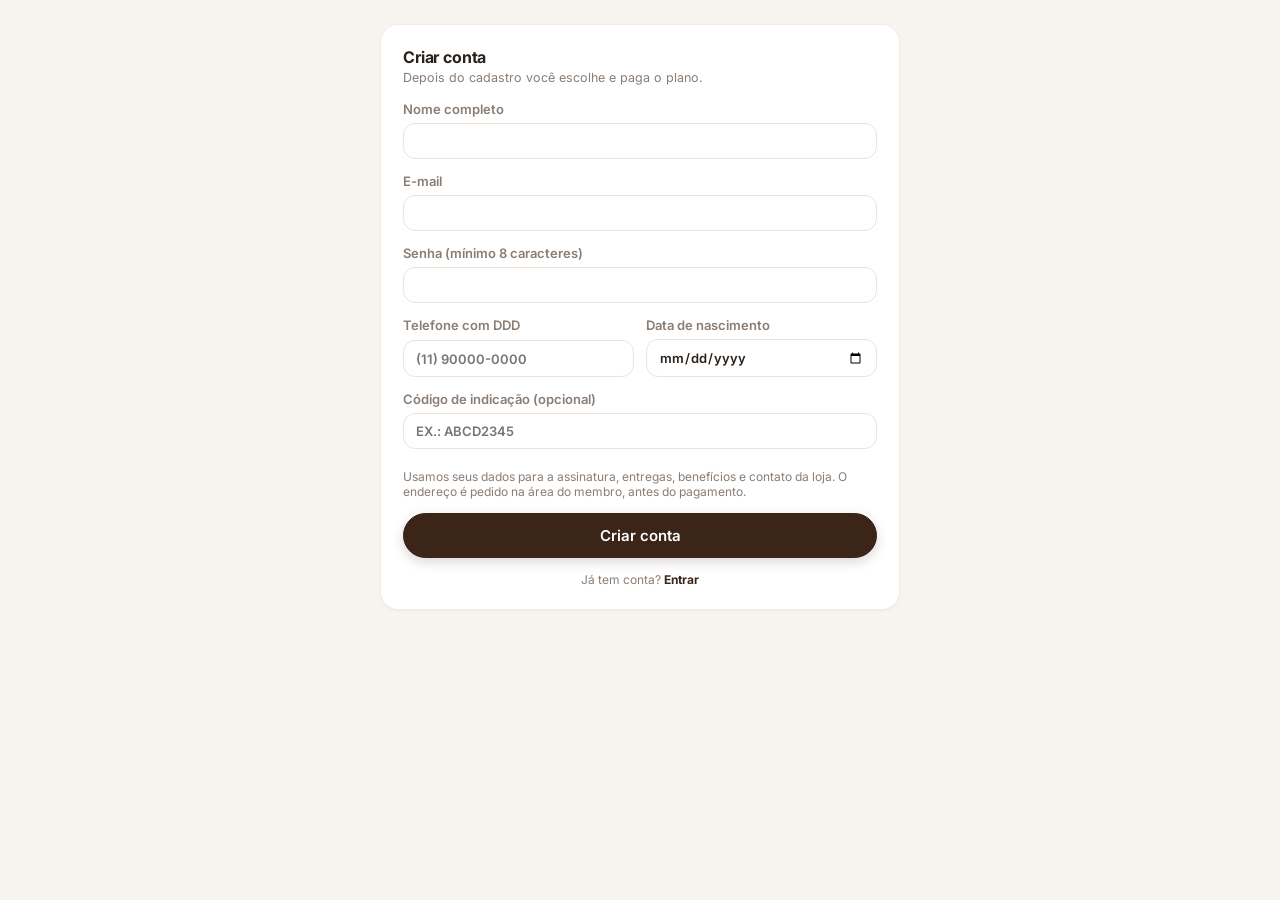
==== commit 6bf7ec9c: "Cache: versao nas referencias de CSS/JS, no-cache para css/js/webmanifest no .htaccess e trava da ge" ====
--- a/cadastro/index.html
+++ b/cadastro/index.html
@@ -9,8 +9,8 @@
   <link rel="icon" href="../icons/icon-192.png" />
   <link rel="preconnect" href="https://fonts.googleapis.com" />
   <link href="https://fonts.googleapis.com/css2?family=Inter:wght@400;500;600;700;800&display=swap" rel="stylesheet" />
-  <link rel="stylesheet" href="../styles.css" />
-  <link rel="stylesheet" href="../clube/clube.css" />
+  <link rel="stylesheet" href="../styles.css?v=20261027b" />
+  <link rel="stylesheet" href="../clube/clube.css?v=20261027b" />
 </head>
 <body class="clube">
   <div id="topo"></div>
@@ -39,7 +39,7 @@
   </main>
 
   <script>window.HAG_BASE = "../";</script>
-  <script src="../config.js"></script>
+  <script src="../config.js?v=20261027b"></script>
   <script type="module">
     import { esc, guardarRefDaUrl, mensagem, PLANOS, rpc, sb, sessaoAtual, topo, urlSite } from "../clube/clube.js";
 
--- a/styles.css
+++ b/styles.css
@@ -15,11 +15,17 @@
   --red: #d24b4b;
   --red-soft: #fbe5e5;
   --blue: #3c78c8;
-  --radius: 14px;
-  --shadow: 0 1px 2px rgba(59, 36, 24, .05), 0 4px 16px rgba(59, 36, 24, .06);
+  --line-soft: #f2ece5;
+  --surface-2: #faf7f3;
+  --radius: 18px;
+  --radius-sm: 12px;
+  --shadow: 0 1px 2px rgba(59, 36, 24, .04);
+  --shadow-lg: 0 24px 60px rgba(42, 33, 28, .18);
+  --sidebar-w: 248px;
 }
 
 * { box-sizing: border-box; }
+[hidden] { display: none !important; }
 html, body { margin: 0; height: 100%; }
 body {
   font-family: "Inter", system-ui, -apple-system, "Segoe UI", sans-serif;
@@ -33,9 +39,10 @@
 
 /* Sidebar */
 .sidebar {
-  width: 240px;
-  background: var(--choc);
-  color: #f3e9df;
+  width: var(--sidebar-w);
+  background: var(--card);
+  color: var(--text);
+  border-right: 1px solid var(--line-soft);
   display: flex;
   flex-direction: column;
   position: fixed;
@@ -43,108 +50,130 @@
   z-index: 30;
   transition: transform .2s ease;
 }
-.brand { display: flex; align-items: center; gap: 12px; padding: 22px 20px 18px; }
+.brand { display: flex; align-items: center; gap: 12px; padding: 20px 20px 16px; border-bottom: 1px solid var(--line-soft); }
 .brand-logo {
-  width: 40px; height: 40px; border-radius: 12px;
+  width: 38px; height: 38px; border-radius: 12px;
   background: linear-gradient(135deg, var(--gold), #e7c27a);
-  color: var(--choc); font-weight: 800; display: grid; place-items: center; font-size: 15px;
-}
-.brand-name { font-weight: 700; font-size: 16px; }
-.brand-sub { font-size: 11.5px; color: #c9b5a5; }
-
-.nav { padding: 8px 10px; flex: 1; overflow-y: auto; }
-.nav-section { font-size: 10.5px; letter-spacing: .08em; text-transform: uppercase; color: #a8907e; padding: 14px 12px 6px; }
+  color: var(--choc); font-weight: 800; display: grid; place-items: center; font-size: 14px;
+}
+.brand-name { font-weight: 750; font-size: 16px; letter-spacing: -.01em; }
+.brand-sub { font-size: 11.5px; color: var(--muted); }
+
+.nav { padding: 12px 12px; flex: 1; overflow-y: auto; scrollbar-width: thin; scrollbar-color: var(--line) transparent; }
+.nav-section {
+  font-size: 10.5px; letter-spacing: .08em; text-transform: uppercase; color: var(--muted); font-weight: 600;
+  padding: 16px 12px 6px; margin-top: 8px; border-top: 1px solid var(--line-soft);
+}
 .nav a {
+  position: relative;
   display: flex; align-items: center; gap: 11px;
-  padding: 10px 12px; border-radius: 10px;
-  color: #eadbcd; text-decoration: none; font-weight: 500; cursor: pointer;
-  margin-bottom: 2px;
-}
-.nav a svg { width: 18px; height: 18px; flex-shrink: 0; opacity: .85; }
-.nav a:hover { background: rgba(255, 255, 255, .06); }
-.nav a.active { background: var(--gold); color: var(--choc); font-weight: 600; }
-.nav a.active svg { opacity: 1; }
-
-.sidebar-foot { padding: 14px 16px 18px; border-top: 1px solid rgba(255, 255, 255, .08); display: grid; gap: 6px; }
+  padding: 9px 12px; border-radius: var(--radius-sm);
+  color: #5d5048; text-decoration: none; font-weight: 500; cursor: pointer;
+  margin-bottom: 2px; transition: background .12s ease, color .12s ease;
+}
+.nav a svg { width: 18px; height: 18px; flex-shrink: 0; color: var(--muted); }
+.nav a:hover { background: var(--surface-2); color: var(--text); }
+.nav a.active { background: var(--gold-soft); color: var(--choc); font-weight: 650; }
+.nav a.active svg { color: var(--gold); }
+.nav a.active::before {
+  content: ""; position: absolute; left: -12px; top: 8px; bottom: 8px; width: 3px;
+  border-radius: 0 3px 3px 0; background: var(--gold);
+}
+
+.sidebar-foot {
+  margin: 10px 12px 14px; padding: 14px; border-radius: 16px; display: grid; gap: 6px;
+  background: linear-gradient(150deg, var(--choc-2), var(--choc));
+  box-shadow: 0 10px 24px rgba(59, 36, 24, .22);
+}
 .sidebar-foot button {
-  background: rgba(255, 255, 255, .06); color: #eadbcd; border: 0; border-radius: 8px;
-  padding: 8px 10px; text-align: left; cursor: pointer; font: inherit; font-size: 12.5px;
-}
-.sidebar-foot button:hover { background: rgba(255, 255, 255, .12); }
+  background: rgba(255, 255, 255, .08); color: #f3e9df; border: 0; border-radius: 10px;
+  padding: 8px 11px; text-align: left; cursor: pointer; font: inherit; font-size: 12.5px; font-weight: 500;
+}
+.sidebar-foot button:hover { background: rgba(255, 255, 255, .16); color: #fff; }
+.sidebar-foot button:first-child { background: var(--gold); color: var(--choc); font-weight: 700; text-align: center; border-radius: 999px; }
+.sidebar-foot button:first-child:hover { background: #d6a54d; }
 
 /* Main */
-.main { flex: 1; margin-left: 240px; min-width: 0; }
+.main { flex: 1; margin-left: var(--sidebar-w); min-width: 0; }
 .topbar {
   position: sticky; top: 0; z-index: 20;
-  background: rgba(247, 243, 238, .9); backdrop-filter: blur(8px);
+  background: rgba(255, 255, 255, .88); backdrop-filter: blur(10px);
   display: flex; align-items: center; justify-content: space-between; gap: 16px;
-  padding: 18px 32px; border-bottom: 1px solid var(--line);
-}
-.topbar h1 { font-size: 21px; margin: 0; font-weight: 700; }
+  padding: 16px 32px; border-bottom: 1px solid var(--line-soft);
+}
+.topbar h1 { font-size: 23px; margin: 0; font-weight: 750; letter-spacing: -.02em; }
 .topbar p { margin: 2px 0 0; color: var(--muted); font-size: 13px; }
 .topbar-actions { display: flex; gap: 10px; align-items: center; flex-wrap: wrap; }
-.menu-btn { display: none; background: none; border: 0; cursor: pointer; padding: 6px; }
-
-.content { padding: 24px 32px 48px; max-width: 1400px; }
+.menu-btn {
+  display: none; background: var(--card); border: 1px solid var(--line); border-radius: 999px; cursor: pointer;
+  width: 40px; height: 40px; place-items: center; color: var(--text);
+}
+
+.content { padding: 28px 32px 48px; max-width: 1440px; }
 
 /* Buttons & inputs */
 .btn {
-  display: inline-flex; align-items: center; gap: 8px;
-  border: 1px solid var(--line); background: #fff; color: var(--text);
-  padding: 9px 14px; border-radius: 10px; font: inherit; font-weight: 600; cursor: pointer;
-}
-.btn:hover { border-color: #d8ccc0; }
+  display: inline-flex; align-items: center; justify-content: center; gap: 8px;
+  border: 1px solid var(--line); background: var(--card); color: var(--text);
+  padding: 9px 16px; border-radius: 999px; font: inherit; font-weight: 600; cursor: pointer;
+  transition: background .12s ease, border-color .12s ease, color .12s ease;
+}
+.btn:hover { border-color: #d8ccc0; background: var(--surface-2); }
 .btn svg { width: 16px; height: 16px; }
-.btn-primary { background: var(--choc); border-color: var(--choc); color: #fff; }
+.btn-primary { background: var(--choc); border-color: var(--choc); color: #fff; box-shadow: 0 4px 12px rgba(59, 36, 24, .18); }
 .btn-primary:hover { background: var(--choc-2); border-color: var(--choc-2); }
-.btn-ghost { background: transparent; border-color: transparent; color: var(--muted); padding: 6px 8px; }
-.btn-ghost:hover { background: #f1ebe4; color: var(--text); }
+.btn-ghost { background: transparent; border-color: transparent; color: var(--muted); padding: 6px 8px; box-shadow: none; }
+.btn-ghost:hover { background: var(--surface-2); border-color: transparent; color: var(--text); }
 .btn-danger { color: var(--red); }
-.btn-sm { padding: 6px 10px; font-size: 12.5px; }
+.btn-sm { padding: 6px 12px; font-size: 12.5px; }
+.btn:focus-visible, .tabs button:focus-visible, .nav a:focus-visible { outline: 2px solid var(--gold); outline-offset: 2px; }
 
 input, select {
   font: inherit; color: var(--text);
-  border: 1px solid var(--line); background: #fff; border-radius: 10px; padding: 9px 12px;
-  outline: none; width: 100%;
-}
-input:focus, select:focus { border-color: var(--gold); box-shadow: 0 0 0 3px rgba(200, 150, 62, .15); }
+  border: 1px solid var(--line); background: var(--card); border-radius: var(--radius-sm); padding: 9px 12px;
+  outline: none; width: 100%; transition: border-color .12s ease, box-shadow .12s ease;
+}
+input:focus, select:focus { border-color: var(--gold); box-shadow: 0 0 0 4px rgba(200, 150, 62, .14); }
 select.inline, input.inline { width: auto; }
+.topbar-actions select, .toolbar select.inline { border-radius: 999px; padding-left: 16px; }
 
 .search { position: relative; }
-.search input { padding-left: 36px; min-width: 240px; }
-.search svg { position: absolute; left: 11px; top: 50%; transform: translateY(-50%); width: 16px; color: var(--muted); }
+.search input { padding-left: 38px; min-width: 240px; border-radius: 999px; background: var(--surface-2); border-color: var(--line-soft); }
+.search input:focus { background: var(--card); }
+.search svg { position: absolute; left: 13px; top: 50%; transform: translateY(-50%); width: 16px; color: var(--muted); }
 
 /* Cards */
 .card {
   background: var(--card); border-radius: var(--radius); box-shadow: var(--shadow);
-  border: 1px solid #f0e9e1; padding: 20px;
-}
-.card-head { display: flex; align-items: center; justify-content: space-between; gap: 12px; margin-bottom: 14px; }
-.card-head h3 { margin: 0; font-size: 15px; font-weight: 700; }
-.card-head .sub { color: var(--muted); font-size: 12.5px; margin-top: 2px; }
-
-.grid { display: grid; gap: 18px; }
+  border: 1px solid var(--line-soft); padding: 22px;
+}
+.card-head { display: flex; align-items: center; justify-content: space-between; gap: 12px; margin-bottom: 16px; }
+.card-head h3 { margin: 0; font-size: 16px; font-weight: 700; letter-spacing: -.01em; }
+.card-head .sub { color: var(--muted); font-size: 12.5px; margin-top: 3px; }
+
+.grid { display: grid; gap: 20px; }
 /* Sem isto, uma tabela larga estica o cartão inteiro em vez de rolar dentro dele */
 .grid > * { min-width: 0; }
 .g-4 { grid-template-columns: repeat(4, minmax(0, 1fr)); }
 .g-3 { grid-template-columns: repeat(3, minmax(0, 1fr)); }
 .g-2 { grid-template-columns: repeat(2, minmax(0, 1fr)); }
 .g-21 { grid-template-columns: minmax(0, 2fr) minmax(0, 1fr); }
-.mt { margin-top: 18px; }
-
-/* KPI */
-.kpi { display: flex; flex-direction: column; gap: 6px; position: relative; overflow: hidden; }
-.kpi-label { color: var(--muted); font-size: 12.5px; font-weight: 500; display: flex; align-items: center; gap: 8px; }
-.kpi-value { font-size: 25px; font-weight: 750; letter-spacing: -.02em; }
+.mt { margin-top: 20px; }
+
+/* KPI: rótulo à esquerda e ícone no canto, como nos painéis de referência */
+.kpi { display: flex; flex-direction: column; gap: 8px; position: relative; overflow: hidden; padding: 18px 20px; }
+.kpi-label { color: var(--text); font-size: 14px; font-weight: 650; display: flex; align-items: center; gap: 8px; }
+.kpi-value { font-size: 28px; font-weight: 750; letter-spacing: -.025em; line-height: 1.15; }
 .kpi-foot { font-size: 12px; color: var(--muted); }
 .kpi-icon {
-  width: 30px; height: 30px; border-radius: 9px; display: grid; place-items: center;
-  background: var(--gold-soft); color: var(--choc);
-}
-.kpi-icon svg { width: 16px; height: 16px; }
+  order: 2; margin-left: auto;
+  width: 32px; height: 32px; border-radius: 10px; display: grid; place-items: center;
+  background: var(--gold-soft); color: var(--gold);
+}
+.kpi-icon svg { width: 17px; height: 17px; }
 
 /* Badges */
-.badge { display: inline-flex; align-items: center; gap: 5px; padding: 3px 9px; border-radius: 999px; font-size: 12px; font-weight: 600; white-space: nowrap; }
+.badge { display: inline-flex; align-items: center; gap: 5px; padding: 3px 9px; border-radius: 8px; font-size: 12px; font-weight: 600; white-space: nowrap; }
 .b-green { background: var(--green-soft); color: var(--green); }
 .b-yellow { background: var(--yellow-soft); color: var(--yellow); }
 .b-red { background: var(--red-soft); color: var(--red); }
@@ -155,31 +184,34 @@
 .neg { color: var(--red); }
 
 /* Tables */
-.table-wrap { overflow-x: auto; margin: 0 -20px -20px; }
+.table-wrap { overflow-x: auto; margin: 0 -22px -22px; border-top: 1px solid var(--line-soft); }
 table { width: 100%; border-collapse: collapse; }
-th, td { padding: 11px 14px; text-align: left; border-bottom: 1px solid var(--line); white-space: nowrap; }
-th { font-size: 11.5px; text-transform: uppercase; letter-spacing: .05em; color: var(--muted); font-weight: 600; background: #fbf8f4; }
-th:first-child, td:first-child { padding-left: 20px; }
-th:last-child, td:last-child { padding-right: 20px; }
+th, td { padding: 13px 14px; text-align: left; border-bottom: 1px solid var(--line-soft); white-space: nowrap; }
+th { font-size: 11px; text-transform: uppercase; letter-spacing: .06em; color: var(--muted); font-weight: 600; background: transparent; padding-top: 12px; padding-bottom: 12px; }
+th:first-child, td:first-child { padding-left: 22px; }
+th:last-child, td:last-child { padding-right: 22px; }
 td.num, th.num { text-align: right; font-variant-numeric: tabular-nums; }
-tbody tr:hover { background: #fcfaf7; }
-tfoot td { font-weight: 700; background: #fbf8f4; border-bottom: 0; }
+tbody tr { transition: background .1s ease; }
+tbody tr:hover { background: var(--surface-2); }
+tbody tr:last-child td { border-bottom: 0; }
+tfoot td { font-weight: 700; background: var(--surface-2); border-bottom: 0; border-top: 1px solid var(--line-soft); }
 .row-actions { display: flex; gap: 2px; justify-content: flex-end; opacity: .55; }
 tr:hover .row-actions { opacity: 1; }
 
 /* Tabs */
-.tabs { display: inline-flex; background: #efe8e0; padding: 4px; border-radius: 12px; gap: 2px; flex-wrap: wrap; }
+.tabs { display: inline-flex; background: #f1ebe4; padding: 4px; border-radius: 16px; gap: 2px; flex-wrap: wrap; }
 .tabs button {
-  border: 0; background: transparent; padding: 8px 14px; border-radius: 9px;
-  font: inherit; font-weight: 600; color: var(--muted); cursor: pointer;
-}
-.tabs button.active { background: #fff; color: var(--text); box-shadow: 0 1px 3px rgba(0, 0, 0, .08); }
+  border: 0; background: transparent; padding: 7px 15px; border-radius: 999px;
+  font: inherit; font-weight: 600; color: var(--muted); cursor: pointer; transition: background .12s ease, color .12s ease;
+}
+.tabs button:hover { color: var(--text); }
+.tabs button.active { background: var(--card); color: var(--choc); box-shadow: 0 1px 3px rgba(59, 36, 24, .1); }
 
 .toolbar { display: flex; justify-content: space-between; align-items: center; gap: 12px; margin-bottom: 18px; flex-wrap: wrap; }
 
 /* Alerts */
 .alert-list { display: grid; gap: 10px; }
-.alert { display: flex; gap: 12px; padding: 12px 14px; border-radius: 12px; align-items: flex-start; }
+.alert { display: flex; gap: 12px; padding: 13px 15px; border-radius: 14px; align-items: flex-start; }
 .alert svg { width: 18px; height: 18px; flex-shrink: 0; margin-top: 1px; }
 .alert b { display: block; margin-bottom: 2px; }
 .alert span { color: var(--muted); font-size: 12.5px; }
@@ -190,13 +222,14 @@
 
 /* Product cards */
 .prod {
-  border: 1px solid var(--line); border-radius: 12px; padding: 16px; background: #fff;
-  display: flex; flex-direction: column; gap: 12px;
-}
+  border: 1px solid var(--line-soft); border-radius: 16px; padding: 18px; background: var(--card);
+  display: flex; flex-direction: column; gap: 12px; transition: border-color .12s ease, box-shadow .12s ease;
+}
+.prod:hover { border-color: var(--line); box-shadow: 0 6px 18px rgba(59, 36, 24, .06); }
 .prod-top { display: flex; justify-content: space-between; align-items: flex-start; gap: 8px; }
 .prod h4 { margin: 0; font-size: 14.5px; }
 .prod-stats { display: grid; grid-template-columns: repeat(3, 1fr); gap: 8px; }
-.stat { background: #faf7f3; border-radius: 9px; padding: 8px 10px; }
+.stat { background: var(--surface-2); border-radius: 12px; padding: 9px 11px; }
 .stat small { display: block; color: var(--muted); font-size: 11px; margin-bottom: 2px; }
 .stat strong { font-size: 14px; font-variant-numeric: tabular-nums; }
 .price-row { display: flex; align-items: center; gap: 8px; }
@@ -217,27 +250,36 @@
 
 /* Modal */
 .modal-bg {
-  position: fixed; inset: 0; background: rgba(30, 18, 12, .45); z-index: 100;
+  position: fixed; inset: 0; background: rgba(42, 33, 28, .38); backdrop-filter: blur(2px); z-index: 100;
   display: grid; place-items: center; padding: 20px; animation: fade .15s ease;
 }
 .modal {
-  background: #fff; border-radius: 18px; width: 100%; max-width: 560px; max-height: 90vh; overflow-y: auto;
-  box-shadow: 0 20px 60px rgba(0, 0, 0, .25);
-}
-.modal-head { padding: 20px 24px 6px; display: flex; justify-content: space-between; align-items: center; }
-.modal-head h3 { margin: 0; font-size: 17px; }
-.modal-body { padding: 14px 24px; display: grid; grid-template-columns: 1fr 1fr; gap: 14px; }
+  background: var(--card); border-radius: 20px; width: 100%; max-width: 560px; max-height: 90vh; overflow-y: auto;
+  box-shadow: var(--shadow-lg); display: flex; flex-direction: column;
+}
+.modal-head { padding: 20px 24px 14px; display: flex; justify-content: space-between; align-items: center; border-bottom: 1px solid var(--line-soft); }
+.modal-head h3 { margin: 0; font-size: 18px; letter-spacing: -.01em; }
+.modal-head .btn-ghost { border-radius: 999px; width: 36px; height: 36px; padding: 0; }
+.modal-body { padding: 18px 24px; display: grid; grid-template-columns: 1fr 1fr; gap: 14px; align-content: start; }
 .modal-body .full { grid-column: 1 / -1; }
 .modal-body label { display: grid; gap: 6px; font-size: 12.5px; color: var(--muted); font-weight: 600; }
-.modal-foot { padding: 14px 24px 22px; display: flex; justify-content: flex-end; gap: 10px; }
-.modal-preview { grid-column: 1 / -1; background: var(--gold-soft); border-radius: 12px; padding: 12px 14px; display: flex; justify-content: space-between; font-weight: 600; }
+.modal-foot { padding: 14px 24px 20px; display: flex; justify-content: flex-end; gap: 10px; border-top: 1px solid var(--line-soft); }
+.modal-preview { grid-column: 1 / -1; background: var(--gold-soft); border-radius: 14px; padding: 12px 14px; display: flex; justify-content: space-between; font-weight: 600; }
+/* Em telas largas o formulário abre como painel lateral */
+@media (min-width: 761px) {
+  .modal-bg { place-items: stretch end; padding: 12px; }
+  .modal { max-width: 520px; max-height: none; height: 100%; overflow: hidden; animation: deslizar .22s cubic-bezier(.2, .8, .2, 1); }
+  .modal-body { flex: 1; overflow-y: auto; }
+}
+@keyframes deslizar { from { transform: translateX(32px); opacity: 0; } to { transform: none; opacity: 1; } }
 
 .toast {
   position: fixed; bottom: 24px; left: 50%; transform: translateX(-50%);
-  background: var(--choc); color: #fff; padding: 11px 18px; border-radius: 12px; z-index: 200;
-  box-shadow: 0 10px 30px rgba(0, 0, 0, .2); font-weight: 600; animation: fade .2s ease;
+  background: var(--choc); color: #fff; padding: 11px 20px; border-radius: 999px; z-index: 200;
+  box-shadow: 0 12px 30px rgba(59, 36, 24, .28); font-weight: 600; animation: fade .2s ease;
 }
 @keyframes fade { from { opacity: 0; } to { opacity: 1; } }
+@media (prefers-reduced-motion: reduce) { .modal, .modal-bg, .toast { animation: none; } }
 
 .empty { text-align: center; color: var(--muted); padding: 40px 20px; }
 .chart-box { position: relative; height: 280px; }
@@ -270,7 +312,7 @@
 }
 
 /* Sincronização, equipe e pagamentos */
-.sync-pill { display: inline-flex; align-items: center; padding: 5px 10px; border-radius: 999px; font-size: 12px; font-weight: 600; white-space: nowrap; cursor: pointer; }
+.sync-pill { display: inline-flex; align-items: center; padding: 7px 13px; border-radius: 999px; font-size: 12px; font-weight: 600; white-space: nowrap; cursor: pointer; box-shadow: inset 0 0 0 1px rgba(0, 0, 0, .04); }
 textarea.code { width: 100%; font: 12px/1.5 Consolas, monospace; border: 1px solid var(--line); border-radius: 10px; padding: 10px; background: #fbf8f4; resize: vertical; margin: 6px 0; }
 ol.passos { margin: 0 0 14px; padding-left: 20px; line-height: 1.7; }
 img.qr { width: 160px; height: 160px; border-radius: 12px; border: 1px solid var(--line); background: #fff; }
@@ -284,6 +326,23 @@
 .pg-check { width: 20px; height: 20px; accent-color: var(--green); cursor: pointer; }
 tr.row-pago td { color: var(--muted); }
 tr.row-pago td b { text-decoration: line-through; font-weight: 600; }
+
+/* Acesso da administração (gestão) */
+body.travado .app { display: none; }
+.acesso { min-height: 100vh; display: grid; place-items: center; padding: 24px; background: radial-gradient(circle at top, #fff 0%, var(--bg) 60%); }
+.acesso-card { width: 100%; max-width: 400px; background: var(--card); border: 1px solid var(--line-soft); border-radius: 24px; padding: 28px; box-shadow: 0 20px 50px rgba(59, 36, 24, .08); }
+.acesso-marca { display: flex; align-items: center; gap: 10px; color: var(--text); text-decoration: none; margin-bottom: 24px; }
+.acesso-marca b { display: block; font-size: 16px; }
+.acesso-marca small { display: block; font-size: 12px; color: var(--muted); }
+.acesso-card h1 { margin: 0 0 4px; font-size: 22px; letter-spacing: -.02em; }
+.acesso-card > div > .hint { margin: 0 0 18px; font-size: 13.5px; }
+.acesso-form { display: grid; gap: 14px; }
+.acesso-form label { display: grid; gap: 6px; font-size: 12.5px; color: var(--muted); font-weight: 600; }
+.acesso-form .btn { padding: 12px; }
+.acesso-links { display: flex; justify-content: space-between; gap: 8px; flex-wrap: wrap; margin: 16px 0 0; font-size: 13px; }
+.acesso-acoes { display: flex; gap: 10px; flex-wrap: wrap; margin-top: 18px; }
+.acesso .aviso { padding: 11px 13px; border-radius: 12px; background: var(--gold-soft); color: #6d4c18; font-size: 13px; margin-bottom: 12px; }
+.acesso .aviso.erro { background: var(--red-soft); color: var(--red); margin: 0; }
 
 /* Modo vendedor (app dos colaboradores) */
 body.vend-mode .sidebar, body.vend-mode .menu-btn, body.vend-mode .overlay { display: none !important; }
@@ -341,20 +400,22 @@
 
 /* Área atual no menu */
 .area-switch {
-  margin: 4px 4px 6px; padding: 12px 14px; border-radius: 12px;
-  background: rgba(255, 255, 255, .06); border-left: 3px solid var(--area);
-}
-.area-switch small { display: block; font-size: 10.5px; text-transform: uppercase; letter-spacing: .08em; color: #a8907e; }
-.area-switch b { font-size: 15px; color: #fff; }
+  margin: 0 0 6px; padding: 13px 14px; border-radius: 14px;
+  background: var(--surface-2); border: 1px solid var(--line-soft); border-left: 3px solid var(--area);
+}
+.area-switch small { display: block; font-size: 10.5px; text-transform: uppercase; letter-spacing: .08em; color: var(--muted); font-weight: 600; }
+.area-switch b { font-size: 15px; color: var(--text); }
 .area-switch-links { display: flex; gap: 12px; margin-top: 8px; flex-wrap: wrap; }
-.nav .area-switch-links a { padding: 0; margin: 0; display: inline; color: var(--gold); font-size: 12px; font-weight: 600; }
+.nav .area-switch-links a { padding: 0; margin: 0; display: inline; color: #8a6220; font-size: 12px; font-weight: 600; }
 .nav .area-switch-links a:hover { background: none; text-decoration: underline; }
+.nav .area-switch-links a::before { display: none; }
 .nav a.area-config {
-  margin: 10px 0 0; padding: 7px 10px; font-size: 12.5px; border: 1px solid rgba(200, 150, 62, .5);
-  color: var(--gold); justify-content: center;
-}
-.nav a.area-config svg { width: 15px; height: 15px; }
-.nav a.area-config:hover, .nav a.area-config.active { background: var(--gold); color: var(--choc); }
+  margin: 10px 0 0; padding: 7px 10px; font-size: 12.5px; border: 1px solid rgba(200, 150, 62, .45);
+  border-radius: 999px; color: #8a6220; justify-content: center; background: var(--card);
+}
+.nav a.area-config svg { width: 15px; height: 15px; color: currentColor; }
+.nav a.area-config::before { display: none; }
+.nav a.area-config:hover, .nav a.area-config.active { background: var(--gold); border-color: var(--gold); color: var(--choc); }
 
 /* Tela inicial */
 body.home-mode .sidebar, body.home-mode .topbar { display: none; }
@@ -384,7 +445,7 @@
 .area-card h2 { margin: 6px 0 0; font-size: 24px; }
 .area-card p { margin: 0; color: var(--muted); line-height: 1.5; }
 .area-stats { display: grid; grid-template-columns: repeat(3, 1fr); gap: 8px; margin-top: 8px; }
-.area-stats div { background: #faf7f3; border-radius: 10px; padding: 10px; }
+.area-stats div { background: var(--surface-2); border-radius: 12px; padding: 10px; }
 .area-stats small { display: block; color: var(--muted); font-size: 11px; margin-bottom: 3px; }
 .area-stats strong { font-size: 15px; font-variant-numeric: tabular-nums; }
 .area-foot { font-size: 12.5px; color: var(--muted); border-top: 1px dashed var(--line); padding-top: 10px; margin-top: 4px; }
@@ -408,7 +469,8 @@
   .sidebar.open { transform: translateX(0); }
   .overlay.show { display: block; position: fixed; inset: 0; background: rgba(0, 0, 0, .35); z-index: 25; }
   .main { margin-left: 0; }
-  .menu-btn { display: block; }
+  .sidebar.open { box-shadow: var(--shadow-lg); }
+  .menu-btn { display: grid; }
   .topbar { padding: 14px 16px; }
   .content { padding: 16px; }
   .g-4, .g-3, .g-2 { grid-template-columns: 1fr; }
@@ -424,8 +486,11 @@
   .kpi-value { font-size: 18px; }
   .kpi-foot { font-size: 11px; }
   .kpi-label { font-size: 11.5px; }
-  .kpi-icon { width: 24px; height: 24px; }
-  .card { padding: 14px; }
+  .kpi-icon { width: 26px; height: 26px; border-radius: 8px; }
+  .kpi-icon svg { width: 14px; height: 14px; }
+  .kpi-label { font-size: 12.5px; }
+  .kpi { padding: 14px; }
+  .card { padding: 14px; border-radius: 16px; }
   .table-wrap { margin: 0 -14px -14px; }
   th:first-child, td:first-child { padding-left: 14px; }
   th, td { padding: 9px 10px; }
@@ -500,7 +565,7 @@
 .sim-row > * { min-width: 0; }
 .sim-row > .tbl-input { max-width: 100%; }
 .sim-row > span { overflow-wrap: break-word; }
-.kpi-value { white-space: nowrap; font-size: clamp(17px, 15cqi, 25px); }
+.kpi-value { white-space: nowrap; font-size: clamp(17px, 15cqi, 28px); }
 .stat strong { white-space: nowrap; font-size: clamp(11px, 15cqi, 14px); }
 .stat small { overflow-wrap: break-word; }
 .prod-stats { grid-template-columns: repeat(3, minmax(0, 1fr)); }
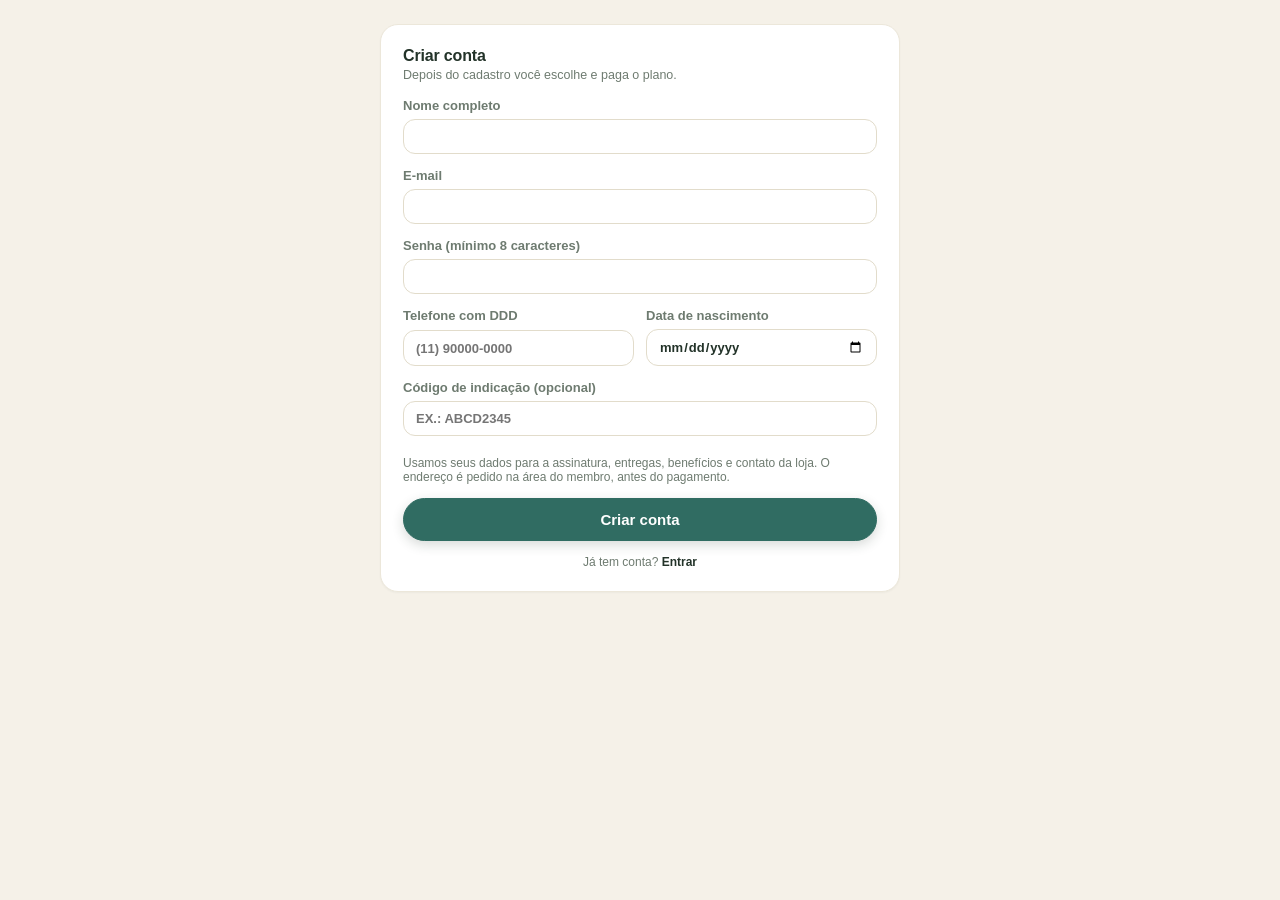
==== commit 1049fe07: "Identidade HA La Vie Patisserie: assinaturas e monograma oficiais, fonte Vellmarie + Arial, paleta V" ====
--- a/cadastro/index.html
+++ b/cadastro/index.html
@@ -3,14 +3,14 @@
 <head>
   <meta charset="UTF-8" />
   <meta name="viewport" content="width=device-width, initial-scale=1.0, viewport-fit=cover" />
-  <title>HA Gourmet · Cadastro</title>
-  <meta name="theme-color" content="#3b2418" />
+  <title>HA La Vie · Cadastro</title>
+  <meta name="theme-color" content="#233329" />
   <meta name="robots" content="noindex" />
   <link rel="icon" href="../icons/icon-192.png" />
   <link rel="preconnect" href="https://fonts.googleapis.com" />
   <link href="https://fonts.googleapis.com/css2?family=Inter:wght@400;500;600;700;800&display=swap" rel="stylesheet" />
-  <link rel="stylesheet" href="../styles.css?v=20261027b" />
-  <link rel="stylesheet" href="../clube/clube.css?v=20261027b" />
+  <link rel="stylesheet" href="../styles.css?v=20261028a" />
+  <link rel="stylesheet" href="../clube/clube.css?v=20261028a" />
 </head>
 <body class="clube">
   <div id="topo"></div>
@@ -39,7 +39,7 @@
   </main>
 
   <script>window.HAG_BASE = "../";</script>
-  <script src="../config.js?v=20261027b"></script>
+  <script src="../config.js?v=20261028a"></script>
   <script type="module">
     import { esc, guardarRefDaUrl, mensagem, PLANOS, rpc, sb, sessaoAtual, topo, urlSite } from "../clube/clube.js";
 
--- a/styles.css
+++ b/styles.css
@@ -1,13 +1,27 @@
+/* Identidade HA La Vie Pâtisserie: Vellmarie nos títulos, Arial na leitura, paleta Verde Maison + Marfim + Ouro */
+@font-face {
+  font-family: "Vellmarie";
+  src: url("fontes/Vellmarie-Regular.otf") format("opentype");
+  font-weight: 400;
+  font-style: normal;
+  font-display: swap;
+}
+
 :root {
-  --choc: #3b2418;
-  --choc-2: #5a3826;
-  --gold: #c8963e;
-  --gold-soft: #f6ead3;
-  --bg: #f7f3ee;
+  --font-display: "Vellmarie", Georgia, "Times New Roman", serif;
+  --font-body: Arial, "Helvetica Neue", Helvetica, sans-serif;
+  --maison: #306c62;
+  --salvia: #a3b19b;
+  --champanhe: #e8d8a8;
+  --choc: #233329;
+  --choc-2: #306c62;
+  --gold: #c5a059;
+  --gold-soft: #f0e8d0;
+  --bg: #f5f1e8;
   --card: #ffffff;
-  --text: #2a211c;
-  --muted: #8a7d74;
-  --line: #ece4db;
+  --text: #233329;
+  --muted: #6e7b70;
+  --line: #e2dccb;
   --green: #2f9e6b;
   --green-soft: #e3f4ec;
   --yellow: #c98a12;
@@ -15,12 +29,12 @@
   --red: #d24b4b;
   --red-soft: #fbe5e5;
   --blue: #3c78c8;
-  --line-soft: #f2ece5;
-  --surface-2: #faf7f3;
+  --line-soft: #ece7da;
+  --surface-2: #faf7f0;
   --radius: 18px;
   --radius-sm: 12px;
-  --shadow: 0 1px 2px rgba(59, 36, 24, .04);
-  --shadow-lg: 0 24px 60px rgba(42, 33, 28, .18);
+  --shadow: 0 1px 2px rgba(35, 51, 41, .04);
+  --shadow-lg: 0 24px 60px rgba(35, 51, 41, .18);
   --sidebar-w: 248px;
 }
 
@@ -28,7 +42,7 @@
 [hidden] { display: none !important; }
 html, body { margin: 0; height: 100%; }
 body {
-  font-family: "Inter", system-ui, -apple-system, "Segoe UI", sans-serif;
+  font-family: var(--font-body);
   background: var(--bg);
   color: var(--text);
   font-size: 14px;
@@ -51,12 +65,13 @@
   transition: transform .2s ease;
 }
 .brand { display: flex; align-items: center; gap: 12px; padding: 20px 20px 16px; border-bottom: 1px solid var(--line-soft); }
+/* O texto "H&A" continua no HTML para leitores de tela; na tela aparece o monograma oficial */
 .brand-logo {
-  width: 38px; height: 38px; border-radius: 12px;
-  background: linear-gradient(135deg, var(--gold), #e7c27a);
-  color: var(--choc); font-weight: 800; display: grid; place-items: center; font-size: 14px;
-}
-.brand-name { font-weight: 750; font-size: 16px; letter-spacing: -.01em; }
+  width: 38px; height: 38px; border-radius: 12px; flex-shrink: 0;
+  background: var(--maison) url("marca/monograma-ouro.svg") center / auto 72% no-repeat;
+  color: transparent; font-size: 0; overflow: hidden;
+}
+.brand-name { font-family: var(--font-display); font-weight: 400; font-size: 19px; letter-spacing: .01em; color: var(--maison); }
 .brand-sub { font-size: 11.5px; color: var(--muted); }
 
 .nav { padding: 12px 12px; flex: 1; overflow-y: auto; scrollbar-width: thin; scrollbar-color: var(--line) transparent; }
@@ -68,7 +83,7 @@
   position: relative;
   display: flex; align-items: center; gap: 11px;
   padding: 9px 12px; border-radius: var(--radius-sm);
-  color: #5d5048; text-decoration: none; font-weight: 500; cursor: pointer;
+  color: #4a5a50; text-decoration: none; font-weight: 500; cursor: pointer;
   margin-bottom: 2px; transition: background .12s ease, color .12s ease;
 }
 .nav a svg { width: 18px; height: 18px; flex-shrink: 0; color: var(--muted); }
@@ -83,15 +98,15 @@
 .sidebar-foot {
   margin: 10px 12px 14px; padding: 14px; border-radius: 16px; display: grid; gap: 6px;
   background: linear-gradient(150deg, var(--choc-2), var(--choc));
-  box-shadow: 0 10px 24px rgba(59, 36, 24, .22);
+  box-shadow: 0 10px 24px rgba(35, 51, 41, .22);
 }
 .sidebar-foot button {
-  background: rgba(255, 255, 255, .08); color: #f3e9df; border: 0; border-radius: 10px;
+  background: rgba(255, 255, 255, .08); color: #f5f1e8; border: 0; border-radius: 10px;
   padding: 8px 11px; text-align: left; cursor: pointer; font: inherit; font-size: 12.5px; font-weight: 500;
 }
 .sidebar-foot button:hover { background: rgba(255, 255, 255, .16); color: #fff; }
 .sidebar-foot button:first-child { background: var(--gold); color: var(--choc); font-weight: 700; text-align: center; border-radius: 999px; }
-.sidebar-foot button:first-child:hover { background: #d6a54d; }
+.sidebar-foot button:first-child:hover { background: #b8924c; }
 
 /* Main */
 .main { flex: 1; margin-left: var(--sidebar-w); min-width: 0; }
@@ -101,7 +116,7 @@
   display: flex; align-items: center; justify-content: space-between; gap: 16px;
   padding: 16px 32px; border-bottom: 1px solid var(--line-soft);
 }
-.topbar h1 { font-size: 23px; margin: 0; font-weight: 750; letter-spacing: -.02em; }
+.topbar h1 { font-family: var(--font-display); font-size: 27px; margin: 0; font-weight: 400; letter-spacing: .005em; color: var(--maison); }
 .topbar p { margin: 2px 0 0; color: var(--muted); font-size: 13px; }
 .topbar-actions { display: flex; gap: 10px; align-items: center; flex-wrap: wrap; }
 .menu-btn {
@@ -118,10 +133,10 @@
   padding: 9px 16px; border-radius: 999px; font: inherit; font-weight: 600; cursor: pointer;
   transition: background .12s ease, border-color .12s ease, color .12s ease;
 }
-.btn:hover { border-color: #d8ccc0; background: var(--surface-2); }
+.btn:hover { border-color: #cfc8b6; background: var(--surface-2); }
 .btn svg { width: 16px; height: 16px; }
-.btn-primary { background: var(--choc); border-color: var(--choc); color: #fff; box-shadow: 0 4px 12px rgba(59, 36, 24, .18); }
-.btn-primary:hover { background: var(--choc-2); border-color: var(--choc-2); }
+.btn-primary { background: var(--maison); border-color: var(--maison); color: #fff; box-shadow: 0 4px 12px rgba(35, 51, 41, .18); }
+.btn-primary:hover { background: var(--choc); border-color: var(--choc); }
 .btn-ghost { background: transparent; border-color: transparent; color: var(--muted); padding: 6px 8px; box-shadow: none; }
 .btn-ghost:hover { background: var(--surface-2); border-color: transparent; color: var(--text); }
 .btn-danger { color: var(--red); }
@@ -133,7 +148,7 @@
   border: 1px solid var(--line); background: var(--card); border-radius: var(--radius-sm); padding: 9px 12px;
   outline: none; width: 100%; transition: border-color .12s ease, box-shadow .12s ease;
 }
-input:focus, select:focus { border-color: var(--gold); box-shadow: 0 0 0 4px rgba(200, 150, 62, .14); }
+input:focus, select:focus { border-color: var(--gold); box-shadow: 0 0 0 4px rgba(197, 160, 89, .14); }
 select.inline, input.inline { width: auto; }
 .topbar-actions select, .toolbar select.inline { border-radius: 999px; padding-left: 16px; }
 
@@ -177,8 +192,8 @@
 .b-green { background: var(--green-soft); color: var(--green); }
 .b-yellow { background: var(--yellow-soft); color: var(--yellow); }
 .b-red { background: var(--red-soft); color: var(--red); }
-.b-gray { background: #f1ece6; color: var(--muted); }
-.b-gold { background: var(--gold-soft); color: #8a6220; }
+.b-gray { background: #eee9dc; color: var(--muted); }
+.b-gold { background: var(--gold-soft); color: #7a5f2a; }
 
 .pos { color: var(--green); }
 .neg { color: var(--red); }
@@ -199,13 +214,13 @@
 tr:hover .row-actions { opacity: 1; }
 
 /* Tabs */
-.tabs { display: inline-flex; background: #f1ebe4; padding: 4px; border-radius: 16px; gap: 2px; flex-wrap: wrap; }
+.tabs { display: inline-flex; background: #eee9dc; padding: 4px; border-radius: 16px; gap: 2px; flex-wrap: wrap; }
 .tabs button {
   border: 0; background: transparent; padding: 7px 15px; border-radius: 999px;
   font: inherit; font-weight: 600; color: var(--muted); cursor: pointer; transition: background .12s ease, color .12s ease;
 }
 .tabs button:hover { color: var(--text); }
-.tabs button.active { background: var(--card); color: var(--choc); box-shadow: 0 1px 3px rgba(59, 36, 24, .1); }
+.tabs button.active { background: var(--card); color: var(--choc); box-shadow: 0 1px 3px rgba(35, 51, 41, .1); }
 
 .toolbar { display: flex; justify-content: space-between; align-items: center; gap: 12px; margin-bottom: 18px; flex-wrap: wrap; }
 
@@ -225,7 +240,7 @@
   border: 1px solid var(--line-soft); border-radius: 16px; padding: 18px; background: var(--card);
   display: flex; flex-direction: column; gap: 12px; transition: border-color .12s ease, box-shadow .12s ease;
 }
-.prod:hover { border-color: var(--line); box-shadow: 0 6px 18px rgba(59, 36, 24, .06); }
+.prod:hover { border-color: var(--line); box-shadow: 0 6px 18px rgba(35, 51, 41, .06); }
 .prod-top { display: flex; justify-content: space-between; align-items: flex-start; gap: 8px; }
 .prod h4 { margin: 0; font-size: 14.5px; }
 .prod-stats { display: grid; grid-template-columns: repeat(3, 1fr); gap: 8px; }
@@ -235,7 +250,7 @@
 .price-row { display: flex; align-items: center; gap: 8px; }
 .price-row label { font-size: 12px; color: var(--muted); white-space: nowrap; }
 .price-row input { padding: 7px 10px; font-weight: 700; }
-.meter { height: 7px; background: #f0e9e1; border-radius: 99px; overflow: hidden; position: relative; }
+.meter { height: 7px; background: #ece7da; border-radius: 99px; overflow: hidden; position: relative; }
 .meter > i { display: block; height: 100%; border-radius: 99px; }
 .meter .band { position: absolute; top: 0; bottom: 0; background: rgba(47, 158, 107, .18); }
 .hint { font-size: 12px; color: var(--muted); }
@@ -250,7 +265,7 @@
 
 /* Modal */
 .modal-bg {
-  position: fixed; inset: 0; background: rgba(42, 33, 28, .38); backdrop-filter: blur(2px); z-index: 100;
+  position: fixed; inset: 0; background: rgba(35, 51, 41, .38); backdrop-filter: blur(2px); z-index: 100;
   display: grid; place-items: center; padding: 20px; animation: fade .15s ease;
 }
 .modal {
@@ -276,7 +291,7 @@
 .toast {
   position: fixed; bottom: 24px; left: 50%; transform: translateX(-50%);
   background: var(--choc); color: #fff; padding: 11px 20px; border-radius: 999px; z-index: 200;
-  box-shadow: 0 12px 30px rgba(59, 36, 24, .28); font-weight: 600; animation: fade .2s ease;
+  box-shadow: 0 12px 30px rgba(35, 51, 41, .28); font-weight: 600; animation: fade .2s ease;
 }
 @keyframes fade { from { opacity: 0; } to { opacity: 1; } }
 @media (prefers-reduced-motion: reduce) { .modal, .modal-bg, .toast { animation: none; } }
@@ -291,11 +306,11 @@
 .sim-row .num { text-align: right; font-variant-numeric: tabular-nums; }
 
 .big-result { text-align: center; padding: 22px; border-radius: 14px; background: linear-gradient(135deg, var(--choc), var(--choc-2)); color: #fff; }
-.big-result small { color: #e3cdb9; }
+.big-result small { color: #d9e0d3; }
 .big-result div { font-size: 32px; font-weight: 800; margin: 6px 0; }
 
 .dre td.label-l1 { font-weight: 700; }
-.dre tr.total td { background: #fbf6ee; font-weight: 700; }
+.dre tr.total td { background: #f7f2e6; font-weight: 700; }
 .dre tr.result td { background: var(--choc); color: #fff; font-weight: 700; }
 
 .overlay { display: none; }
@@ -313,7 +328,7 @@
 
 /* Sincronização, equipe e pagamentos */
 .sync-pill { display: inline-flex; align-items: center; padding: 7px 13px; border-radius: 999px; font-size: 12px; font-weight: 600; white-space: nowrap; cursor: pointer; box-shadow: inset 0 0 0 1px rgba(0, 0, 0, .04); }
-textarea.code { width: 100%; font: 12px/1.5 Consolas, monospace; border: 1px solid var(--line); border-radius: 10px; padding: 10px; background: #fbf8f4; resize: vertical; margin: 6px 0; }
+textarea.code { width: 100%; font: 12px/1.5 Consolas, monospace; border: 1px solid var(--line); border-radius: 10px; padding: 10px; background: #faf7f0; resize: vertical; margin: 6px 0; }
 ol.passos { margin: 0 0 14px; padding-left: 20px; line-height: 1.7; }
 img.qr { width: 160px; height: 160px; border-radius: 12px; border: 1px solid var(--line); background: #fff; }
 .hist-card { border-left: 4px solid var(--gold); }
@@ -330,8 +345,13 @@
 /* Acesso da administração (gestão) */
 body.travado .app { display: none; }
 .acesso { min-height: 100vh; display: grid; place-items: center; padding: 24px; background: radial-gradient(circle at top, #fff 0%, var(--bg) 60%); }
-.acesso-card { width: 100%; max-width: 400px; background: var(--card); border: 1px solid var(--line-soft); border-radius: 24px; padding: 28px; box-shadow: 0 20px 50px rgba(59, 36, 24, .08); }
-.acesso-marca { display: flex; align-items: center; gap: 10px; color: var(--text); text-decoration: none; margin-bottom: 24px; }
+.acesso-card { width: 100%; max-width: 400px; background: var(--card); border: 1px solid var(--line-soft); border-radius: 24px; padding: 28px; box-shadow: 0 20px 50px rgba(35, 51, 41, .08); }
+.acesso-marca { display: flex; align-items: center; gap: 14px; color: var(--text); text-decoration: none; margin-bottom: 24px; }
+.acesso-marca img { height: 52px; width: auto; display: block; }
+.acesso-marca small { font-size: 11px; text-transform: uppercase; letter-spacing: .14em; color: var(--muted); border-left: 1px solid var(--line); padding-left: 14px; }
+.brand-assinatura { flex-direction: column; align-items: flex-start; gap: 6px; }
+.brand-assinatura img { height: 46px; width: auto; display: block; }
+.brand-assinatura .brand-sub { font-size: 10.5px; text-transform: uppercase; letter-spacing: .16em; }
 .acesso-marca b { display: block; font-size: 16px; }
 .acesso-marca small { display: block; font-size: 12px; color: var(--muted); }
 .acesso-card h1 { margin: 0 0 4px; font-size: 22px; letter-spacing: -.02em; }
@@ -341,7 +361,7 @@
 .acesso-form .btn { padding: 12px; }
 .acesso-links { display: flex; justify-content: space-between; gap: 8px; flex-wrap: wrap; margin: 16px 0 0; font-size: 13px; }
 .acesso-acoes { display: flex; gap: 10px; flex-wrap: wrap; margin-top: 18px; }
-.acesso .aviso { padding: 11px 13px; border-radius: 12px; background: var(--gold-soft); color: #6d4c18; font-size: 13px; margin-bottom: 12px; }
+.acesso .aviso { padding: 11px 13px; border-radius: 12px; background: var(--gold-soft); color: #6b5424; font-size: 13px; margin-bottom: 12px; }
 .acesso .aviso.erro { background: var(--red-soft); color: var(--red); margin: 0; }
 
 /* Modo vendedor (app dos colaboradores) */
@@ -364,11 +384,11 @@
 .combo-btn {
   display: flex; flex-direction: column; align-items: flex-start; gap: 4px; text-align: left;
   padding: 20px; border-radius: 16px; border: 0; cursor: pointer; font: inherit; color: var(--choc);
-  background: linear-gradient(135deg, #f6e3bd, #e9c47d); box-shadow: 0 2px 0 #c8963e, var(--shadow);
+  background: linear-gradient(135deg, #f0e8d0, #e8d8a8); box-shadow: 0 2px 0 #c5a059, var(--shadow);
   transition: transform .08s ease;
 }
 .combo-btn:hover { filter: brightness(1.03); }
-.combo-btn:active { transform: translateY(2px); box-shadow: 0 0 0 #c8963e; }
+.combo-btn:active { transform: translateY(2px); box-shadow: 0 0 0 #c5a059; }
 .vend-sec { font-size: 11.5px; font-weight: 700; text-transform: uppercase; letter-spacing: .08em; color: var(--muted); margin: 14px 0 8px; }
 .combo-btn { position: relative; }
 .combo-btn.normal { background: #fff; border: 2px solid var(--choc); box-shadow: 0 2px 0 var(--choc); }
@@ -406,12 +426,12 @@
 .area-switch small { display: block; font-size: 10.5px; text-transform: uppercase; letter-spacing: .08em; color: var(--muted); font-weight: 600; }
 .area-switch b { font-size: 15px; color: var(--text); }
 .area-switch-links { display: flex; gap: 12px; margin-top: 8px; flex-wrap: wrap; }
-.nav .area-switch-links a { padding: 0; margin: 0; display: inline; color: #8a6220; font-size: 12px; font-weight: 600; }
+.nav .area-switch-links a { padding: 0; margin: 0; display: inline; color: #7a5f2a; font-size: 12px; font-weight: 600; }
 .nav .area-switch-links a:hover { background: none; text-decoration: underline; }
 .nav .area-switch-links a::before { display: none; }
 .nav a.area-config {
-  margin: 10px 0 0; padding: 7px 10px; font-size: 12.5px; border: 1px solid rgba(200, 150, 62, .45);
-  border-radius: 999px; color: #8a6220; justify-content: center; background: var(--card);
+  margin: 10px 0 0; padding: 7px 10px; font-size: 12.5px; border: 1px solid rgba(197, 160, 89, .45);
+  border-radius: 999px; color: #7a5f2a; justify-content: center; background: var(--card);
 }
 .nav a.area-config svg { width: 15px; height: 15px; color: currentColor; }
 .nav a.area-config::before { display: none; }
@@ -433,11 +453,11 @@
 @media (max-width: 1200px) { .area-grid { grid-template-columns: repeat(2, minmax(0, 420px)); } }
 .area-card {
   display: flex; flex-direction: column; gap: 10px; text-decoration: none; color: var(--text);
-  background: #fff; border-radius: 20px; padding: 26px; border: 1px solid #f0e9e1;
+  background: #fff; border-radius: 20px; padding: 26px; border: 1px solid #ece7da;
   box-shadow: var(--shadow); border-top: 5px solid var(--area);
   transition: transform .15s ease, box-shadow .15s ease;
 }
-.area-card:hover { transform: translateY(-3px); box-shadow: 0 12px 32px rgba(59, 36, 24, .12); }
+.area-card:hover { transform: translateY(-3px); box-shadow: 0 12px 32px rgba(35, 51, 41, .12); }
 .area-top { display: flex; justify-content: space-between; align-items: center; }
 .area-icon { width: 46px; height: 46px; border-radius: 14px; display: grid; place-items: center; background: color-mix(in srgb, var(--area) 15%, white); color: var(--area); }
 .area-icon svg { width: 24px; height: 24px; }
@@ -544,12 +564,12 @@
 .pp-head { display: flex; align-items: center; gap: 14px; padding-bottom: 14px; margin-bottom: 14px; border-bottom: 2px solid var(--line); }
 .pp-head h2 { margin: 0; font-size: 18px; }
 .pp-head p { margin: 2px 0 0; color: var(--muted); font-size: 13px; }
-.pp-total { margin-left: auto; text-align: right; background: #3b2418; color: #fff; border-radius: 12px; padding: 10px 14px; }
+.pp-total { margin-left: auto; text-align: right; background: #233329; color: #fff; border-radius: 12px; padding: 10px 14px; }
 .pp-total small { display: block; font-size: 11px; opacity: .8; }
 .pp-total strong { display: block; font-size: 22px; white-space: nowrap; }
 .pp-sub { font-size: 14px; margin: 18px 0 8px; }
 .pp-tab td, .pp-tab th { padding: 8px 10px; }
-.pp-obs { margin-top: 14px; padding: 10px 12px; background: #faf7f3; border-radius: 10px; font-size: 13px; }
+.pp-obs { margin-top: 14px; padding: 10px 12px; background: #faf7f0; border-radius: 10px; font-size: 13px; }
 .pp-solo { max-width: 860px; margin: 0 auto; background: #fff; border-radius: 16px; padding: 22px; box-shadow: 0 2px 12px rgba(0,0,0,.06); }
 body.ped-print .sidebar, body.ped-print .overlay { display: none !important; }
 body.ped-print .main { margin-left: 0 !important; }
@@ -597,6 +617,17 @@
 button.stat.perda-tipo { text-align: left; cursor: pointer; border: 1px solid var(--line); font: inherit; color: inherit; padding: 14px; display: flex; flex-direction: column; gap: 6px; }
 button.stat.perda-tipo b { display: flex; align-items: center; gap: 6px; font-size: 14px; }
 button.stat.perda-tipo svg { width: 15px; height: 15px; }
-button.stat.perda-tipo:hover { border-color: var(--gold, #c8963e); background: #fff; }
+button.stat.perda-tipo:hover { border-color: var(--gold, #c5a059); background: #fff; }
 button.stat.ped-media { text-align: left; cursor: pointer; border: 1px solid transparent; font: inherit; }
-button.stat.ped-media:hover { border-color: var(--gold, #c8963e); }
+button.stat.ped-media:hover { border-color: var(--gold, #c5a059); }
+
+/* Títulos de destaque na fonte da marca (os títulos de cartões de dados ficam na fonte de leitura) */
+.home-head h1, .area-card h2, .acesso-card h1, .modal-head h3, .cl-hero h1, .cl-sec > h2, .plano h3 {
+  font-family: var(--font-display); font-weight: 400; letter-spacing: .005em;
+}
+.home-head h1, .acesso-card h1, .cl-sec > h2 { color: var(--maison); }
+.home-head h1 { font-size: 40px; }
+.area-card h2 { font-size: 28px; }
+.acesso-card h1 { font-size: 28px; }
+.modal-head h3 { font-size: 22px; }
+.brand-logo.big { width: 72px; height: 72px; border-radius: 22px; }
--- a/clube/clube.css
+++ b/clube/clube.css
@@ -1,12 +1,16 @@
 /* Clube HA Gourmet: LP, cadastro, área de membros e administração. Complementa ../styles.css (mesma paleta). */
 body.clube { font-size: 15px; }
 .cl-top {
-  background: var(--choc); color: #f3e9df; position: sticky; top: 0; z-index: 30;
+  background: var(--choc); color: #f5f1e8; position: sticky; top: 0; z-index: 30;
   padding: 12px max(20px, env(safe-area-inset-left)); display: flex; align-items: center; justify-content: space-between; gap: 12px;
 }
 .cl-top a { color: inherit; text-decoration: none; }
 body.clube a.btn { text-decoration: none; }
 .cl-top .brand-name { white-space: nowrap; }
+.cl-marca { gap: 12px; align-items: center; border-bottom: 0; }
+.plano .preco { font-family: var(--font-display); font-weight: 400; font-size: 42px; color: var(--maison); }
+.cl-marca img { height: 40px; width: auto; display: block; }
+.cl-marca .brand-sub { color: var(--champanhe); font-size: 10.5px; text-transform: uppercase; letter-spacing: .16em; border-left: 1px solid rgba(245, 241, 232, .25); padding-left: 12px; }
 .cl-top .brand { padding: 0; }
 .cl-top nav { display: flex; gap: 8px; align-items: center; flex-wrap: wrap; }
 .cl-top nav a { padding: 8px 12px; border-radius: 10px; font-weight: 600; font-size: 14px; }
@@ -14,9 +18,9 @@
 .cl-top nav a.cta { background: var(--gold); color: var(--choc); }
 .cl-wrap { max-width: 1100px; margin: 0 auto; padding: 24px 20px 64px; }
 .cl-wrap.estreito { max-width: 560px; }
-.cl-hero { background: radial-gradient(circle at top right, #5a3826 0%, var(--choc) 60%); color: #fff; padding: 72px 20px 88px; text-align: center; }
+.cl-hero { background: radial-gradient(circle at top right, #306c62 0%, var(--choc) 60%); color: #fff; padding: 72px 20px 88px; text-align: center; }
 .cl-hero h1 { font-size: clamp(30px, 5vw, 46px); margin: 0 0 14px; letter-spacing: -.02em; }
-.cl-hero p { max-width: 640px; margin: 0 auto 26px; color: #e9d8c6; font-size: 17px; line-height: 1.55; }
+.cl-hero p { max-width: 640px; margin: 0 auto 26px; color: #dce3d6; font-size: 17px; line-height: 1.55; }
 .cl-hero .btn { font-size: 16px; padding: 13px 22px; }
 .btn-gold { background: var(--gold); border-color: var(--gold); color: var(--choc); }
 .btn-gold:hover { filter: brightness(1.05); border-color: var(--gold); }
@@ -47,7 +51,7 @@
 .form .linha3 { display: grid; grid-template-columns: 2fr 1fr 1fr; gap: 12px; }
 .form .erro-campo { color: var(--red); font-size: 12.5px; font-weight: 600; }
 textarea.campo { font: inherit; border: 1px solid var(--line); border-radius: 10px; padding: 9px 12px; width: 100%; resize: vertical; }
-.aviso { padding: 12px 14px; border-radius: 12px; background: var(--gold-soft); color: #6d4c18; line-height: 1.5; }
+.aviso { padding: 12px 14px; border-radius: 12px; background: var(--gold-soft); color: #6b5424; line-height: 1.5; }
 .aviso.erro { background: var(--red-soft); color: var(--red); }
 .aviso.ok { background: var(--green-soft); color: var(--green); }
 .saldo { display: grid; grid-template-columns: repeat(auto-fit, minmax(150px, 1fr)); gap: 10px; }
